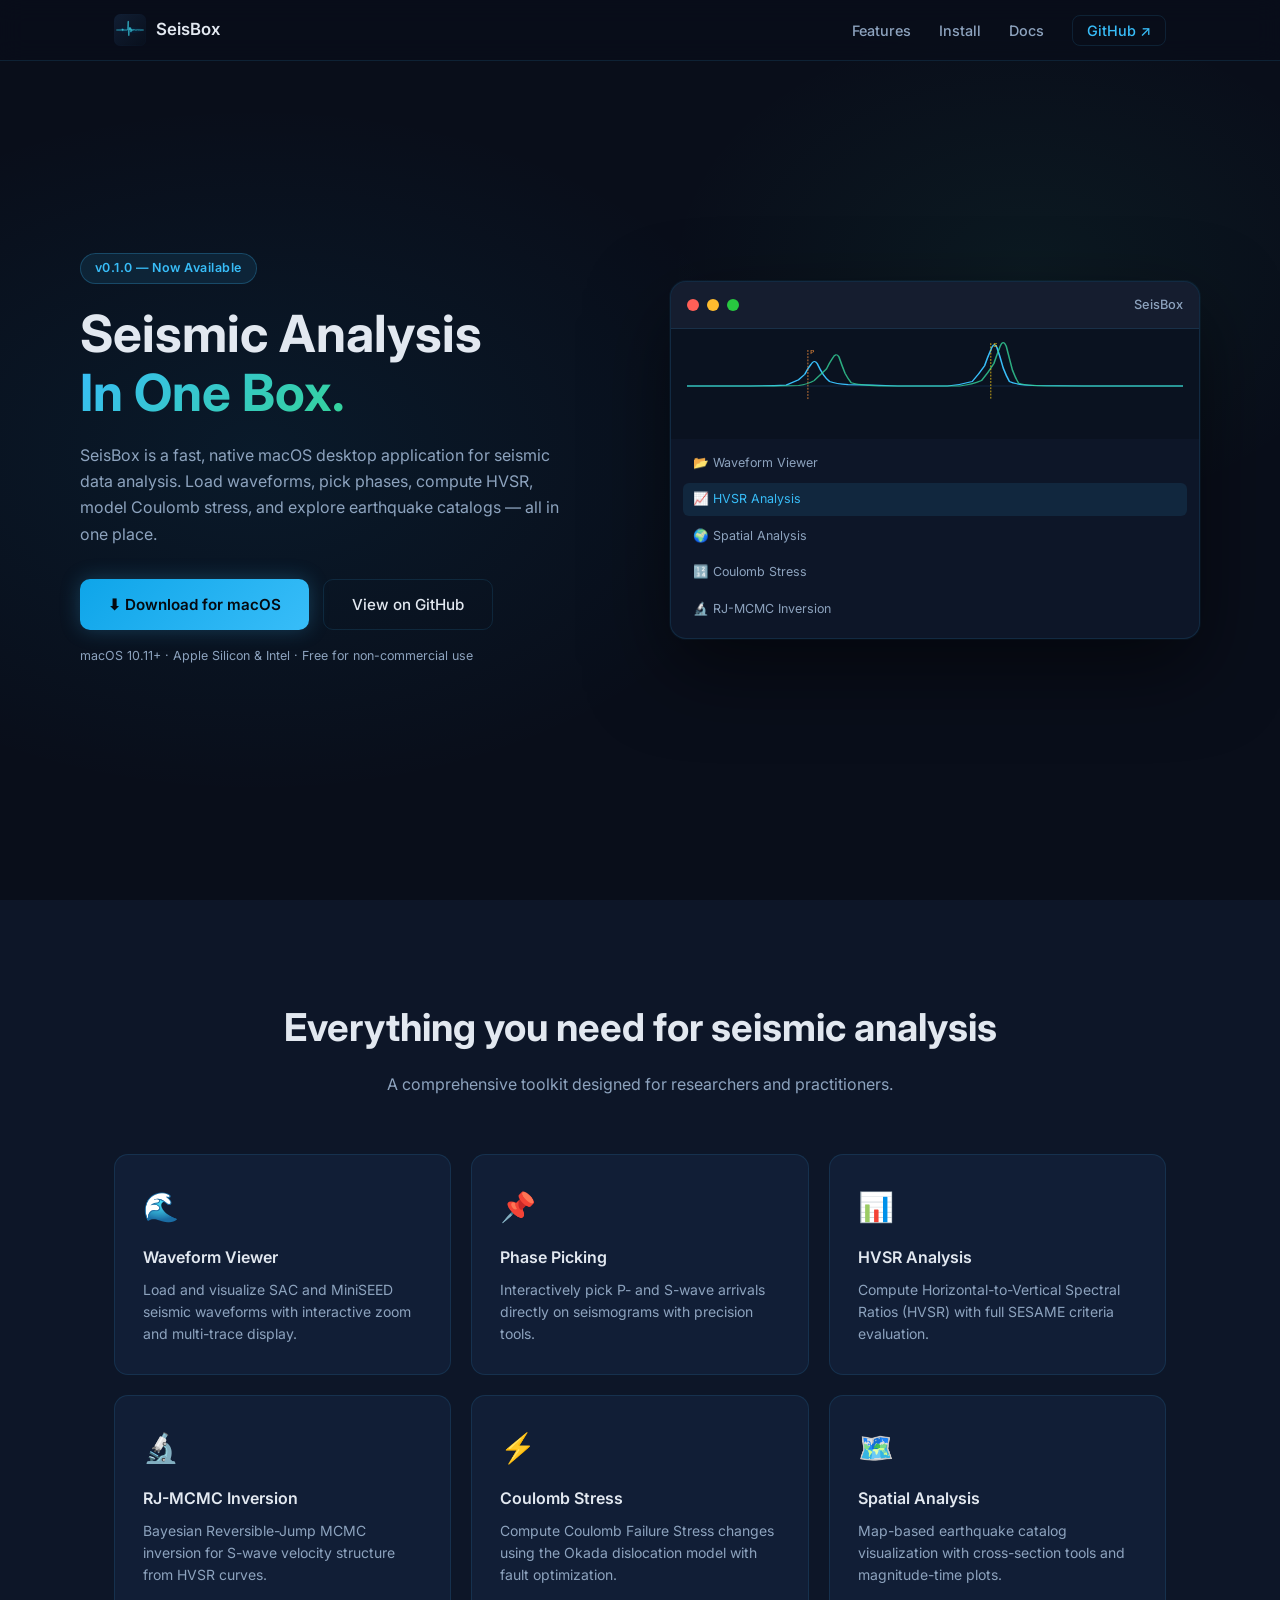
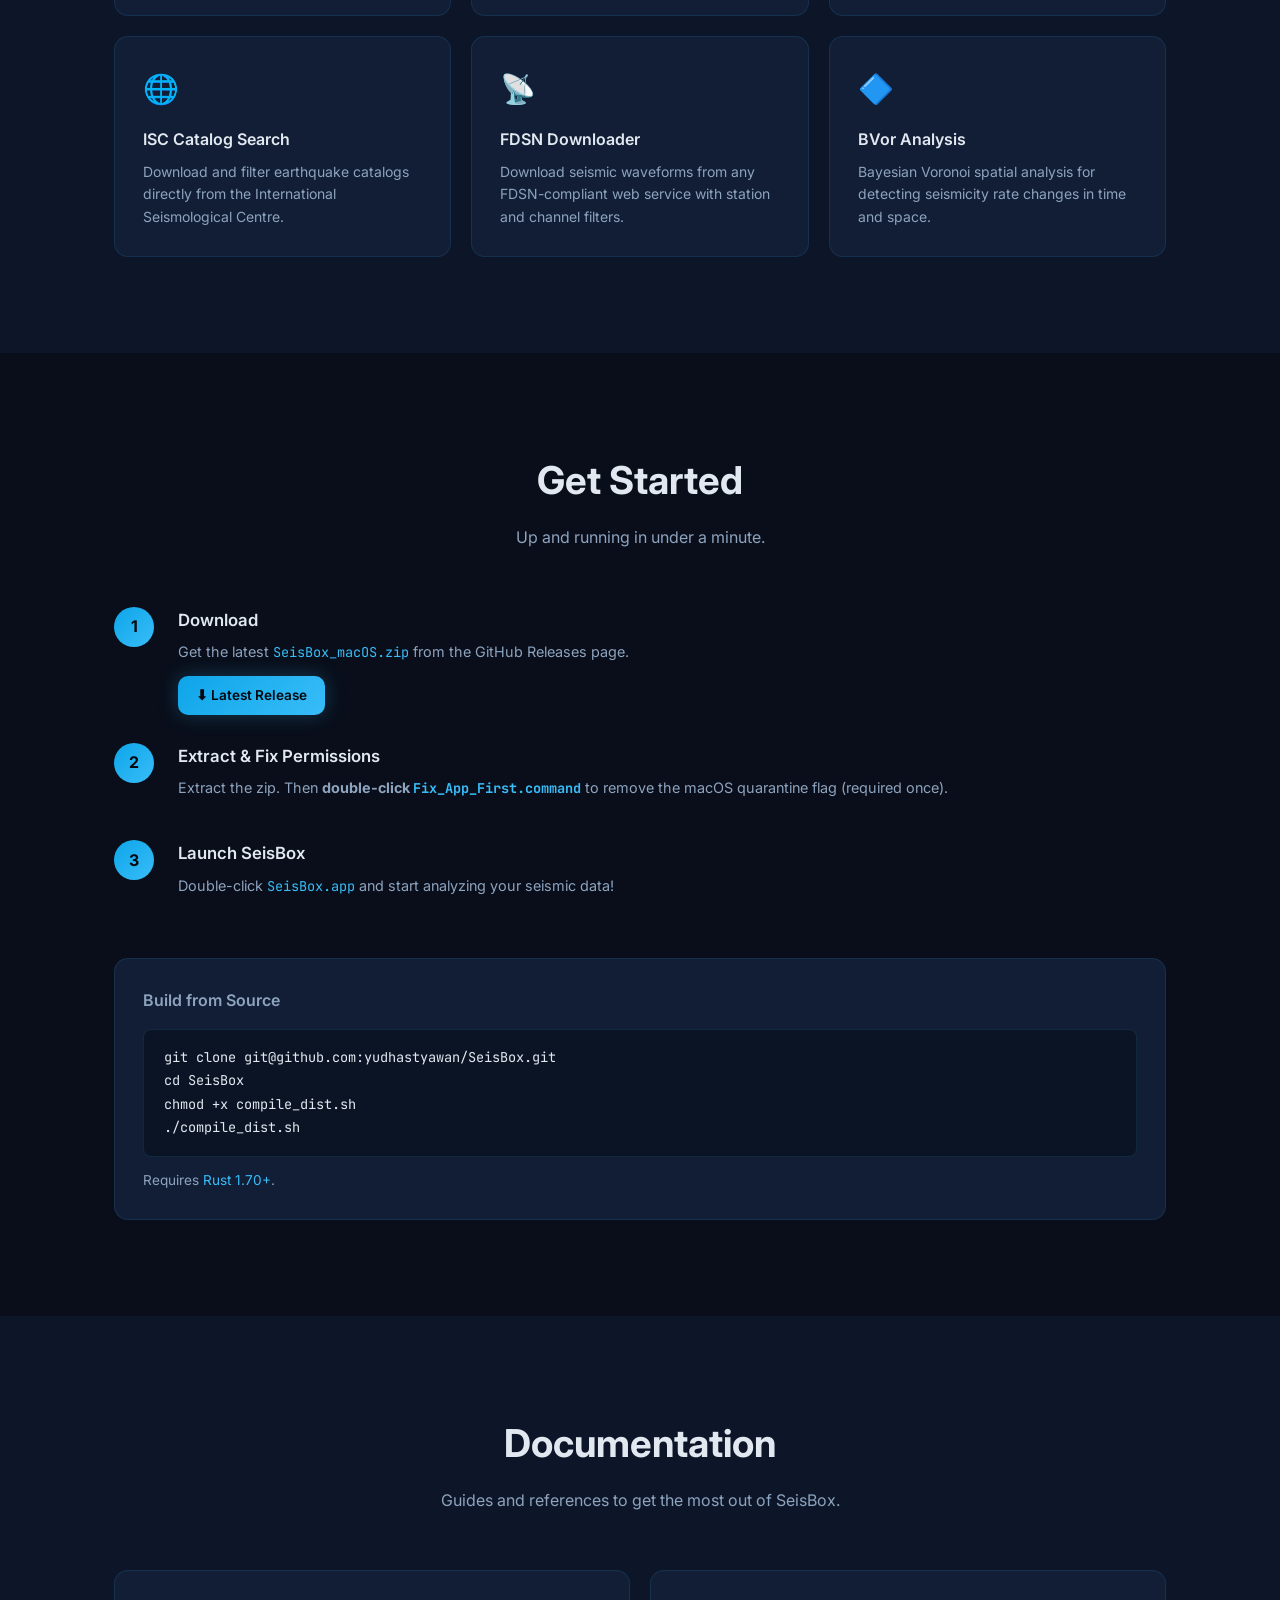
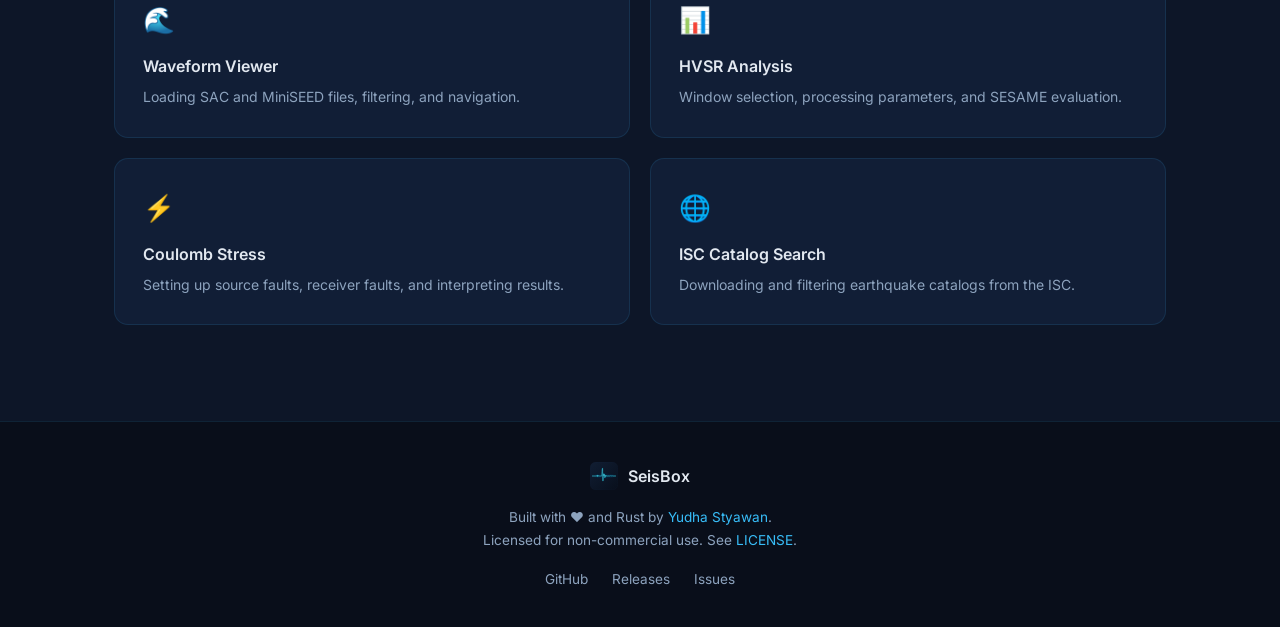
==== docs/index.html @ 938bdb87 "docs: add GitHub Pages documentation site" ====
<!DOCTYPE html>
<html lang="en">
<head>
  <meta charset="UTF-8" />
  <meta name="viewport" content="width=device-width, initial-scale=1.0" />
  <title>SeisBox — Seismic Analysis Toolkit</title>
  <meta name="description" content="SeisBox is a modern, native macOS desktop application for seismic data analysis, built with Rust. Download, visualize, pick phases, compute HVSR, Coulomb stress, and more." />
  <link rel="icon" href="assets/seisbox_icon.svg" type="image/svg+xml" />
  <link rel="preconnect" href="https://fonts.googleapis.com" />
  <link rel="preconnect" href="https://fonts.gstatic.com" crossorigin />
  <link href="https://fonts.googleapis.com/css2?family=Inter:wght@300;400;500;600;700&family=JetBrains+Mono:wght@400;500&display=swap" rel="stylesheet" />
  <link rel="stylesheet" href="style.css" />
</head>
<body>

  <!-- ===== NAVBAR ===== -->
  <nav id="navbar">
    <div class="nav-inner">
      <a href="#" class="nav-logo">
        <img src="assets/seisbox_icon.svg" alt="SeisBox icon" width="32" height="32" />
        <span>SeisBox</span>
      </a>
      <ul class="nav-links">
        <li><a href="#features">Features</a></li>
        <li><a href="#install">Install</a></li>
        <li><a href="#docs">Docs</a></li>
        <li><a href="https://github.com/yudhastyawan/SeisBox" target="_blank" class="btn-ghost">GitHub ↗</a></li>
      </ul>
    </div>
  </nav>

  <!-- ===== HERO ===== -->
  <section id="hero">
    <div class="hero-bg"></div>
    <div class="hero-content">
      <div class="hero-badge">v0.1.0 — Now Available</div>
      <h1>Seismic Analysis<br /><span class="gradient-text">In One Box.</span></h1>
      <p class="hero-sub">
        SeisBox is a fast, native macOS desktop application for seismic data analysis.
        Load waveforms, pick phases, compute HVSR, model Coulomb stress, and explore earthquake catalogs — all in one place.
      </p>
      <div class="hero-actions">
        <a id="btn-download" href="https://github.com/yudhastyawan/SeisBox/releases/latest" class="btn-primary">
          ⬇ Download for macOS
        </a>
        <a href="https://github.com/yudhastyawan/SeisBox" class="btn-secondary" target="_blank">
          View on GitHub
        </a>
      </div>
      <p class="hero-note">macOS 10.11+ · Apple Silicon &amp; Intel · Free for non-commercial use</p>
    </div>
    <div class="hero-visual">
      <div class="app-window">
        <div class="window-bar">
          <span class="dot red"></span>
          <span class="dot yellow"></span>
          <span class="dot green"></span>
          <span class="window-title">SeisBox</span>
        </div>
        <div class="window-body">
          <div class="waveform-demo" aria-hidden="true">
            <svg viewBox="0 0 800 200" preserveAspectRatio="none">
              <line x1="0" y1="100" x2="800" y2="100" stroke="#1e3a5f" stroke-width="1"/>
              <!-- Trace 1 -->
              <path class="trace t1" d="M0,100 Q40,100 80,100 Q120,100 160,98 Q170,92 180,86 Q185,80 190,74 Q195,60 200,52 Q205,40 210,50 Q215,65 220,75 Q225,85 230,90 Q240,95 260,97 Q300,98 340,100 Q380,100 420,100 Q440,98 460,90 Q470,75 480,55 Q485,35 490,20 Q495,0 500,15 Q505,35 510,60 Q515,78 520,90 Q530,97 560,99 Q600,100 640,100 Q680,100 720,100 Q760,100 800,100" stroke="#38bdf8" stroke-width="2.5" fill="none"/>
              <!-- Trace 2 -->
              <path class="trace t2" d="M0,100 Q60,100 120,100 Q160,100 180,99 Q195,96 205,88 Q215,75 225,62 Q230,48 235,38 Q240,25 245,35 Q250,55 255,72 Q260,85 265,93 Q275,98 310,100 Q400,100 440,100 Q460,97 475,88 Q485,72 495,50 Q500,30 505,12 Q510,-5 515,12 Q520,38 525,65 Q530,83 535,94 Q545,99 580,100 Q650,100 800,100" stroke="#34d399" stroke-width="2.5" fill="none" opacity="0.8"/>
              <!-- Markers -->
              <line x1="195" y1="20" x2="195" y2="130" stroke="#fb923c" stroke-width="1.5" stroke-dasharray="4,3"/>
              <text x="198" y="28" fill="#fb923c" font-size="12" font-family="JetBrains Mono">P</text>
              <line x1="490" y1="5" x2="490" y2="130" stroke="#facc15" stroke-width="1.5" stroke-dasharray="4,3"/>
              <text x="493" y="13" fill="#facc15" font-size="12" font-family="JetBrains Mono">S</text>
            </svg>
          </div>
          <div class="window-panel">
            <div class="panel-item active">📂 Waveform Viewer</div>
            <div class="panel-item">📈 HVSR Analysis</div>
            <div class="panel-item">🌍 Spatial Analysis</div>
            <div class="panel-item">🔢 Coulomb Stress</div>
            <div class="panel-item">🔬 RJ-MCMC Inversion</div>
          </div>
        </div>
      </div>
    </div>
  </section>

  <!-- ===== FEATURES ===== -->
  <section id="features">
    <div class="container">
      <div class="section-header">
        <h2>Everything you need for seismic analysis</h2>
        <p>A comprehensive toolkit designed for researchers and practitioners.</p>
      </div>
      <div class="feature-grid">

        <div class="feature-card">
          <div class="feature-icon">🌊</div>
          <h3>Waveform Viewer</h3>
          <p>Load and visualize SAC and MiniSEED seismic waveforms with interactive zoom and multi-trace display.</p>
        </div>

        <div class="feature-card">
          <div class="feature-icon">📌</div>
          <h3>Phase Picking</h3>
          <p>Interactively pick P- and S-wave arrivals directly on seismograms with precision tools.</p>
        </div>

        <div class="feature-card">
          <div class="feature-icon">📊</div>
          <h3>HVSR Analysis</h3>
          <p>Compute Horizontal-to-Vertical Spectral Ratios (HVSR) with full SESAME criteria evaluation.</p>
        </div>

        <div class="feature-card">
          <div class="feature-icon">🔬</div>
          <h3>RJ-MCMC Inversion</h3>
          <p>Bayesian Reversible-Jump MCMC inversion for S-wave velocity structure from HVSR curves.</p>
        </div>

        <div class="feature-card">
          <div class="feature-icon">⚡</div>
          <h3>Coulomb Stress</h3>
          <p>Compute Coulomb Failure Stress changes using the Okada dislocation model with fault optimization.</p>
        </div>

        <div class="feature-card">
          <div class="feature-icon">🗺️</div>
          <h3>Spatial Analysis</h3>
          <p>Map-based earthquake catalog visualization with cross-section tools and magnitude-time plots.</p>
        </div>

        <div class="feature-card">
          <div class="feature-icon">🌐</div>
          <h3>ISC Catalog Search</h3>
          <p>Download and filter earthquake catalogs directly from the International Seismological Centre.</p>
        </div>

        <div class="feature-card">
          <div class="feature-icon">📡</div>
          <h3>FDSN Downloader</h3>
          <p>Download seismic waveforms from any FDSN-compliant web service with station and channel filters.</p>
        </div>

        <div class="feature-card">
          <div class="feature-icon">🔷</div>
          <h3>BVor Analysis</h3>
          <p>Bayesian Voronoi spatial analysis for detecting seismicity rate changes in time and space.</p>
        </div>

      </div>
    </div>
  </section>

  <!-- ===== INSTALL ===== -->
  <section id="install">
    <div class="container">
      <div class="section-header">
        <h2>Get Started</h2>
        <p>Up and running in under a minute.</p>
      </div>
      <div class="install-steps">
        <div class="step">
          <div class="step-num">1</div>
          <div class="step-body">
            <h3>Download</h3>
            <p>Get the latest <code>SeisBox_macOS.zip</code> from the GitHub Releases page.</p>
            <a href="https://github.com/yudhastyawan/SeisBox/releases/latest" class="btn-primary btn-sm" target="_blank">⬇ Latest Release</a>
          </div>
        </div>
        <div class="step">
          <div class="step-num">2</div>
          <div class="step-body">
            <h3>Extract &amp; Fix Permissions</h3>
            <p>Extract the zip. Then <strong>double-click <code>Fix_App_First.command</code></strong> to remove the macOS quarantine flag (required once).</p>
          </div>
        </div>
        <div class="step">
          <div class="step-num">3</div>
          <div class="step-body">
            <h3>Launch SeisBox</h3>
            <p>Double-click <code>SeisBox.app</code> and start analyzing your seismic data!</p>
          </div>
        </div>
      </div>

      <div class="build-block">
        <h3>Build from Source</h3>
        <pre><code>git clone git@github.com:yudhastyawan/SeisBox.git
cd SeisBox
chmod +x compile_dist.sh
./compile_dist.sh</code></pre>
        <p>Requires <a href="https://rustup.rs" target="_blank">Rust 1.70+</a>.</p>
      </div>
    </div>
  </section>

  <!-- ===== DOCS QUICK LINKS ===== -->
  <section id="docs">
    <div class="container">
      <div class="section-header">
        <h2>Documentation</h2>
        <p>Guides and references to get the most out of SeisBox.</p>
      </div>
      <div class="doc-grid">
        <a href="docs/waveform.html" class="doc-card">
          <span class="doc-icon">🌊</span>
          <h3>Waveform Viewer</h3>
          <p>Loading SAC and MiniSEED files, filtering, and navigation.</p>
        </a>
        <a href="docs/hvsr.html" class="doc-card">
          <span class="doc-icon">📊</span>
          <h3>HVSR Analysis</h3>
          <p>Window selection, processing parameters, and SESAME evaluation.</p>
        </a>
        <a href="docs/coulomb.html" class="doc-card">
          <span class="doc-icon">⚡</span>
          <h3>Coulomb Stress</h3>
          <p>Setting up source faults, receiver faults, and interpreting results.</p>
        </a>
        <a href="docs/isc.html" class="doc-card">
          <span class="doc-icon">🌐</span>
          <h3>ISC Catalog Search</h3>
          <p>Downloading and filtering earthquake catalogs from the ISC.</p>
        </a>
      </div>
    </div>
  </section>

  <!-- ===== FOOTER ===== -->
  <footer>
    <div class="container footer-inner">
      <div class="footer-logo">
        <img src="assets/seisbox_icon.svg" alt="SeisBox" width="28" />
        <span>SeisBox</span>
      </div>
      <p class="footer-text">
        Built with ❤️ and Rust by <a href="https://github.com/yudhastyawan" target="_blank">Yudha Styawan</a>.<br/>
        Licensed for non-commercial use. See <a href="https://github.com/yudhastyawan/SeisBox/blob/main/LICENSE" target="_blank">LICENSE</a>.
      </p>
      <div class="footer-links">
        <a href="https://github.com/yudhastyawan/SeisBox" target="_blank">GitHub</a>
        <a href="https://github.com/yudhastyawan/SeisBox/releases" target="_blank">Releases</a>
        <a href="https://github.com/yudhastyawan/SeisBox/issues" target="_blank">Issues</a>
      </div>
    </div>
  </footer>

  <script src="main.js"></script>
</body>
</html>
---- docs/style.css ----
/* =============================================
   SeisBox Docs — style.css
   ============================================= */

:root {
  --bg:        #090e1a;
  --bg2:       #0d1628;
  --bg3:       #111e36;
  --border:    rgba(56, 189, 248, 0.12);
  --text:      #e2e8f0;
  --text-muted:#8da3be;
  --accent:    #38bdf8;
  --accent2:   #34d399;
  --orange:    #fb923c;
  --yellow:    #facc15;
  --radius:    14px;
  --font:      'Inter', sans-serif;
  --mono:      'JetBrains Mono', monospace;
}

*, *::before, *::after { box-sizing: border-box; margin: 0; padding: 0; }

html { scroll-behavior: smooth; }

body {
  font-family: var(--font);
  background: var(--bg);
  color: var(--text);
  line-height: 1.65;
  overflow-x: hidden;
}

a { color: var(--accent); text-decoration: none; }
a:hover { text-decoration: underline; }

.container { max-width: 1100px; margin: 0 auto; padding: 0 24px; }

/* ===== NAVBAR ===== */
#navbar {
  position: fixed; top: 0; left: 0; right: 0; z-index: 100;
  background: rgba(9, 14, 26, 0.85);
  backdrop-filter: blur(12px);
  border-bottom: 1px solid var(--border);
}
.nav-inner {
  max-width: 1100px; margin: 0 auto; padding: 0 24px;
  height: 60px;
  display: flex; align-items: center; justify-content: space-between;
}
.nav-logo {
  display: flex; align-items: center; gap: 10px;
  font-weight: 600; font-size: 1.05rem; color: var(--text);
  text-decoration: none;
}
.nav-links {
  display: flex; align-items: center; gap: 28px; list-style: none;
}
.nav-links a {
  color: var(--text-muted); font-size: 0.9rem; font-weight: 500;
  transition: color 0.2s;
}
.nav-links a:hover { color: var(--text); text-decoration: none; }
.btn-ghost {
  border: 1px solid var(--border);
  padding: 6px 14px; border-radius: 8px;
  color: var(--accent) !important;
  transition: background 0.2s, border-color 0.2s;
}
.btn-ghost:hover { background: rgba(56,189,248,0.08); border-color: var(--accent); }

/* ===== BUTTONS ===== */
.btn-primary {
  display: inline-flex; align-items: center; gap: 8px;
  background: linear-gradient(135deg, #0ea5e9, #38bdf8);
  color: #05090f !important;
  font-weight: 600; font-size: 0.95rem;
  padding: 12px 28px; border-radius: 10px;
  transition: opacity 0.2s, transform 0.15s, box-shadow 0.2s;
  box-shadow: 0 0 20px rgba(56,189,248,0.25);
  text-decoration: none !important;
}
.btn-primary:hover { opacity: 0.9; transform: translateY(-1px); box-shadow: 0 0 30px rgba(56,189,248,0.4); }
.btn-primary.btn-sm { padding: 8px 18px; font-size: 0.85rem; }
.btn-secondary {
  display: inline-flex; align-items: center;
  border: 1px solid var(--border);
  color: var(--text) !important;
  font-weight: 500; font-size: 0.95rem;
  padding: 12px 28px; border-radius: 10px;
  transition: background 0.2s, border-color 0.2s;
  text-decoration: none !important;
}
.btn-secondary:hover { background: var(--bg3); border-color: rgba(56,189,248,0.3); }

/* ===== HERO ===== */
#hero {
  min-height: 100vh;
  display: grid;
  grid-template-columns: 1fr 1fr;
  align-items: center;
  gap: 60px;
  padding: 100px 80px 80px;
  position: relative;
  overflow: hidden;
}
.hero-bg {
  position: absolute; inset: 0; z-index: 0;
  background:
    radial-gradient(ellipse 60% 55% at 20% 50%, rgba(14, 165, 233, 0.08) 0%, transparent 70%),
    radial-gradient(ellipse 40% 40% at 80% 30%, rgba(52, 211, 153, 0.06) 0%, transparent 70%);
}
.hero-content { position: relative; z-index: 1; }
.hero-badge {
  display: inline-block;
  background: rgba(56,189,248,0.1);
  border: 1px solid rgba(56,189,248,0.25);
  color: var(--accent);
  font-size: 0.78rem; font-weight: 600; letter-spacing: 0.04em;
  padding: 4px 14px; border-radius: 999px;
  margin-bottom: 20px;
}
#hero h1 {
  font-size: clamp(2.2rem, 4vw, 3.5rem);
  font-weight: 700; line-height: 1.15;
  margin-bottom: 20px;
}
.gradient-text {
  background: linear-gradient(135deg, #38bdf8, #34d399);
  -webkit-background-clip: text;
  -webkit-text-fill-color: transparent;
  background-clip: text;
}
.hero-sub {
  color: var(--text-muted);
  font-size: 1rem; max-width: 480px;
  margin-bottom: 32px;
}
.hero-actions { display: flex; gap: 14px; flex-wrap: wrap; margin-bottom: 16px; }
.hero-note { font-size: 0.78rem; color: var(--text-muted); }

/* ===== APP WINDOW MOCKUP ===== */
.hero-visual { position: relative; z-index: 1; }
.app-window {
  background: var(--bg2);
  border: 1px solid var(--border);
  border-radius: 16px;
  overflow: hidden;
  box-shadow: 0 30px 80px rgba(0,0,0,0.5), 0 0 0 1px rgba(56,189,248,0.06);
}
.window-bar {
  display: flex; align-items: center; gap: 8px;
  padding: 12px 16px;
  background: rgba(255,255,255,0.03);
  border-bottom: 1px solid var(--border);
}
.dot { width: 12px; height: 12px; border-radius: 50%; }
.dot.red { background: #ff5f57; }
.dot.yellow { background: #febc2e; }
.dot.green { background: #28c840; }
.window-title { margin-left: auto; font-size: 0.8rem; color: var(--text-muted); font-weight: 500; }
.window-body { display: flex; flex-direction: column; }
.waveform-demo { padding: 12px 16px 8px; background: rgba(0,0,0,0.2); }
.waveform-demo svg { width: 100%; height: 90px; display: block; }
.trace { animation: trace-draw 2.5s ease-out forwards; stroke-dasharray: 2000; stroke-dashoffset: 2000; }
.t1 { animation-delay: 0.2s; }
.t2 { animation-delay: 0.5s; }
@keyframes trace-draw { to { stroke-dashoffset: 0; } }
.window-panel { padding: 8px 12px 12px; display: flex; flex-direction: column; gap: 4px; }
.panel-item {
  font-size: 0.78rem; color: var(--text-muted);
  padding: 6px 10px; border-radius: 6px;
  transition: background 0.15s;
}
.panel-item.active { background: rgba(56,189,248,0.1); color: var(--accent); }

/* ===== SECTIONS ===== */
section { padding: 96px 0; }
#features { background: var(--bg2); }
#install { background: var(--bg); }
#docs { background: var(--bg2); }

.section-header { text-align: center; margin-bottom: 56px; }
.section-header h2 { font-size: clamp(1.6rem, 3vw, 2.4rem); font-weight: 700; margin-bottom: 12px; }
.section-header p { color: var(--text-muted); font-size: 1rem; }

/* ===== FEATURE GRID ===== */
.feature-grid {
  display: grid;
  grid-template-columns: repeat(3, 1fr);
  gap: 20px;
}
.feature-card {
  background: var(--bg3);
  border: 1px solid var(--border);
  border-radius: var(--radius);
  padding: 28px;
  transition: border-color 0.2s, transform 0.2s, box-shadow 0.2s;
}
.feature-card:hover {
  border-color: rgba(56,189,248,0.3);
  transform: translateY(-3px);
  box-shadow: 0 8px 32px rgba(56,189,248,0.08);
}
.feature-icon { font-size: 1.8rem; margin-bottom: 14px; }
.feature-card h3 { font-size: 1rem; font-weight: 600; margin-bottom: 8px; }
.feature-card p { font-size: 0.875rem; color: var(--text-muted); line-height: 1.6; }

/* ===== INSTALL ===== */
.install-steps { display: flex; flex-direction: column; gap: 28px; margin-bottom: 48px; }
.step { display: flex; gap: 24px; align-items: flex-start; }
.step-num {
  flex-shrink: 0;
  width: 40px; height: 40px;
  border-radius: 50%;
  background: linear-gradient(135deg, #0ea5e9, #38bdf8);
  color: #05090f;
  font-weight: 700; font-size: 1rem;
  display: flex; align-items: center; justify-content: center;
}
.step-body h3 { font-size: 1.05rem; font-weight: 600; margin-bottom: 6px; }
.step-body p { color: var(--text-muted); font-size: 0.9rem; margin-bottom: 12px; }

.build-block {
  background: var(--bg3);
  border: 1px solid var(--border);
  border-radius: var(--radius);
  padding: 28px;
}
.build-block h3 { font-size: 1rem; font-weight: 600; margin-bottom: 16px; color: var(--text-muted); }
.build-block pre {
  background: rgba(0,0,0,0.3);
  border: 1px solid var(--border);
  border-radius: 8px;
  padding: 16px 20px;
  overflow-x: auto;
  margin-bottom: 12px;
}
code {
  font-family: var(--mono);
  font-size: 0.85rem;
  color: var(--accent);
}
pre code { color: var(--text); }
.build-block p { font-size: 0.85rem; color: var(--text-muted); }

/* ===== DOC GRID ===== */
.doc-grid {
  display: grid;
  grid-template-columns: repeat(2, 1fr);
  gap: 20px;
}
.doc-card {
  background: var(--bg3);
  border: 1px solid var(--border);
  border-radius: var(--radius);
  padding: 28px;
  display: block;
  transition: border-color 0.2s, transform 0.2s;
  color: var(--text) !important;
  text-decoration: none !important;
}
.doc-card:hover { border-color: rgba(56,189,248,0.3); transform: translateY(-2px); }
.doc-icon { font-size: 1.6rem; display: block; margin-bottom: 12px; }
.doc-card h3 { font-size: 1rem; font-weight: 600; margin-bottom: 6px; }
.doc-card p { font-size: 0.875rem; color: var(--text-muted); }

/* ===== FOOTER ===== */
footer {
  background: var(--bg);
  border-top: 1px solid var(--border);
  padding: 40px 0;
}
.footer-inner {
  display: flex; flex-direction: column; align-items: center; gap: 16px; text-align: center;
}
.footer-logo {
  display: flex; align-items: center; gap: 10px;
  font-weight: 600; font-size: 1rem;
}
.footer-text { font-size: 0.85rem; color: var(--text-muted); line-height: 1.7; }
.footer-links { display: flex; gap: 24px; font-size: 0.85rem; }
.footer-links a { color: var(--text-muted); }
.footer-links a:hover { color: var(--text); }

/* ===== RESPONSIVE ===== */
@media (max-width: 900px) {
  #hero { grid-template-columns: 1fr; padding: 100px 24px 60px; gap: 48px; }
  .hero-visual { display: none; }
  .feature-grid { grid-template-columns: repeat(2, 1fr); }
  .doc-grid { grid-template-columns: 1fr; }
}
@media (max-width: 600px) {
  .feature-grid { grid-template-columns: 1fr; }
  .nav-links { display: none; }
}
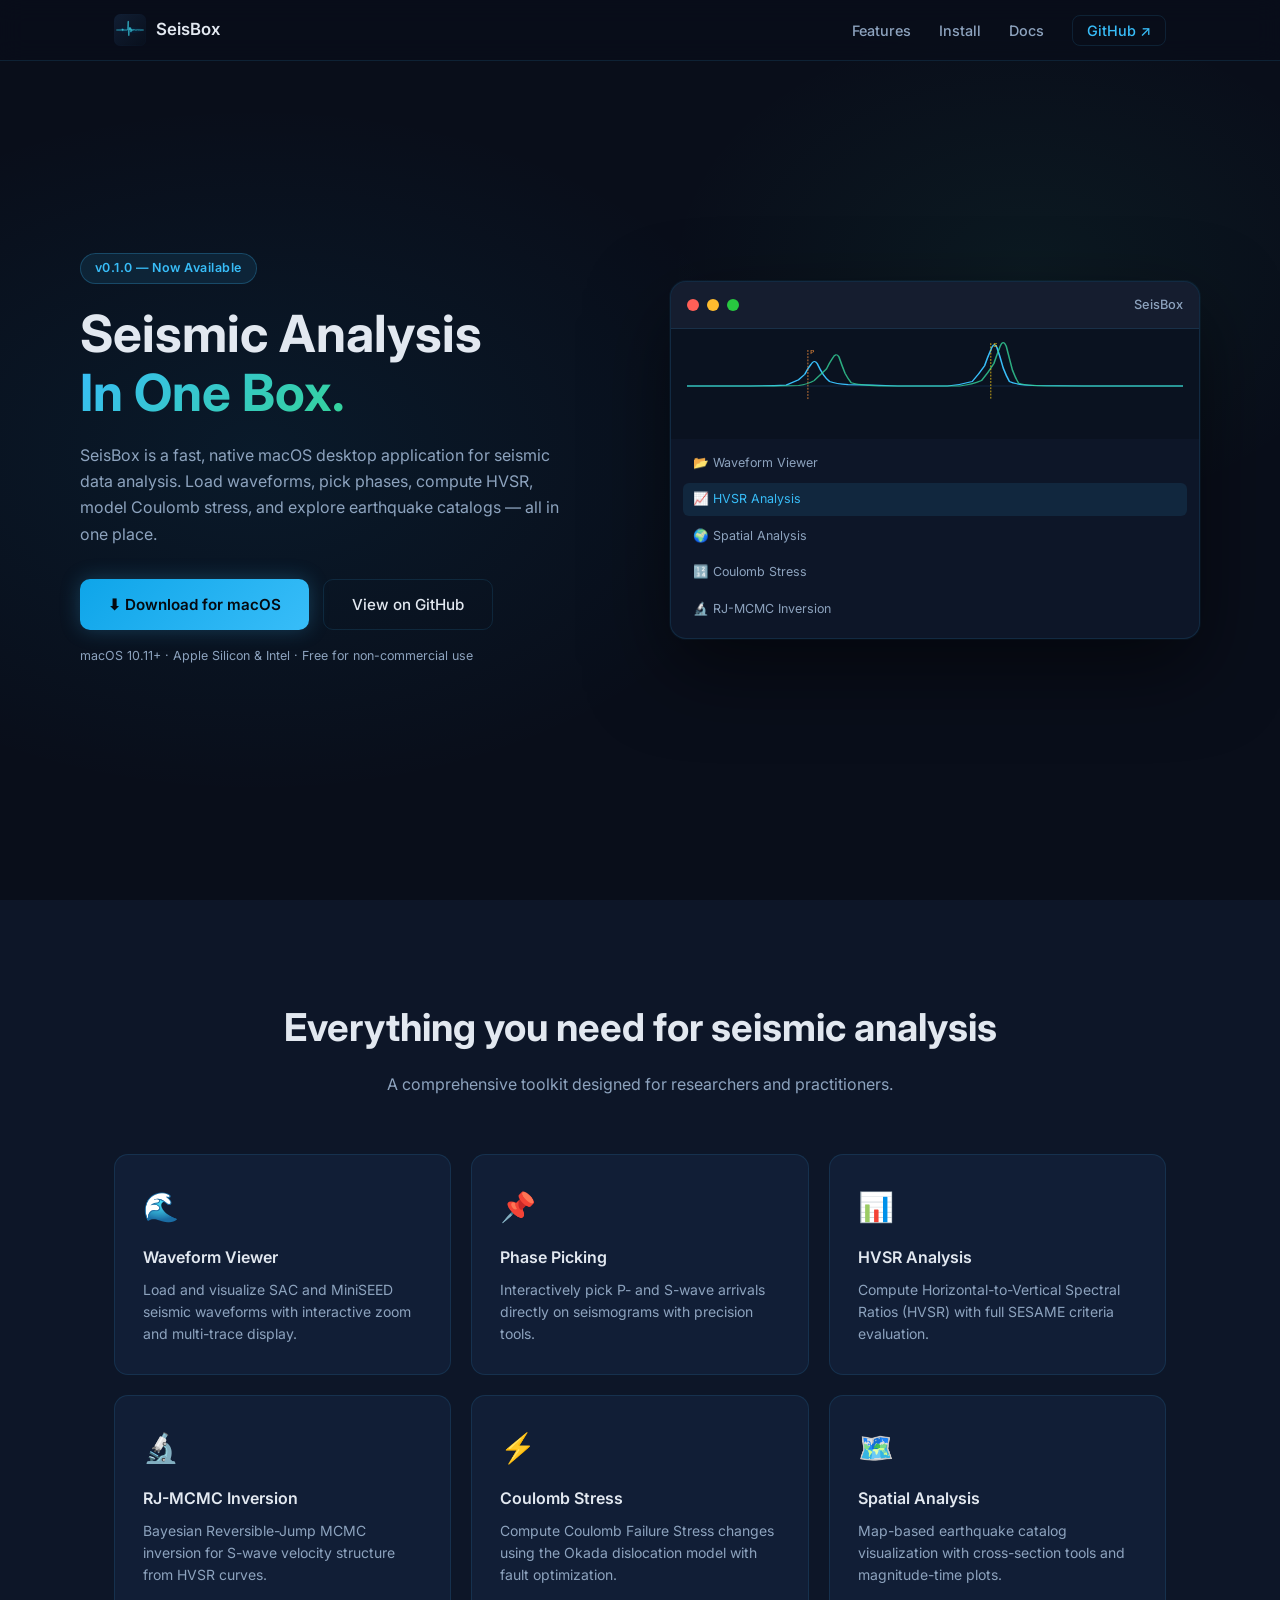
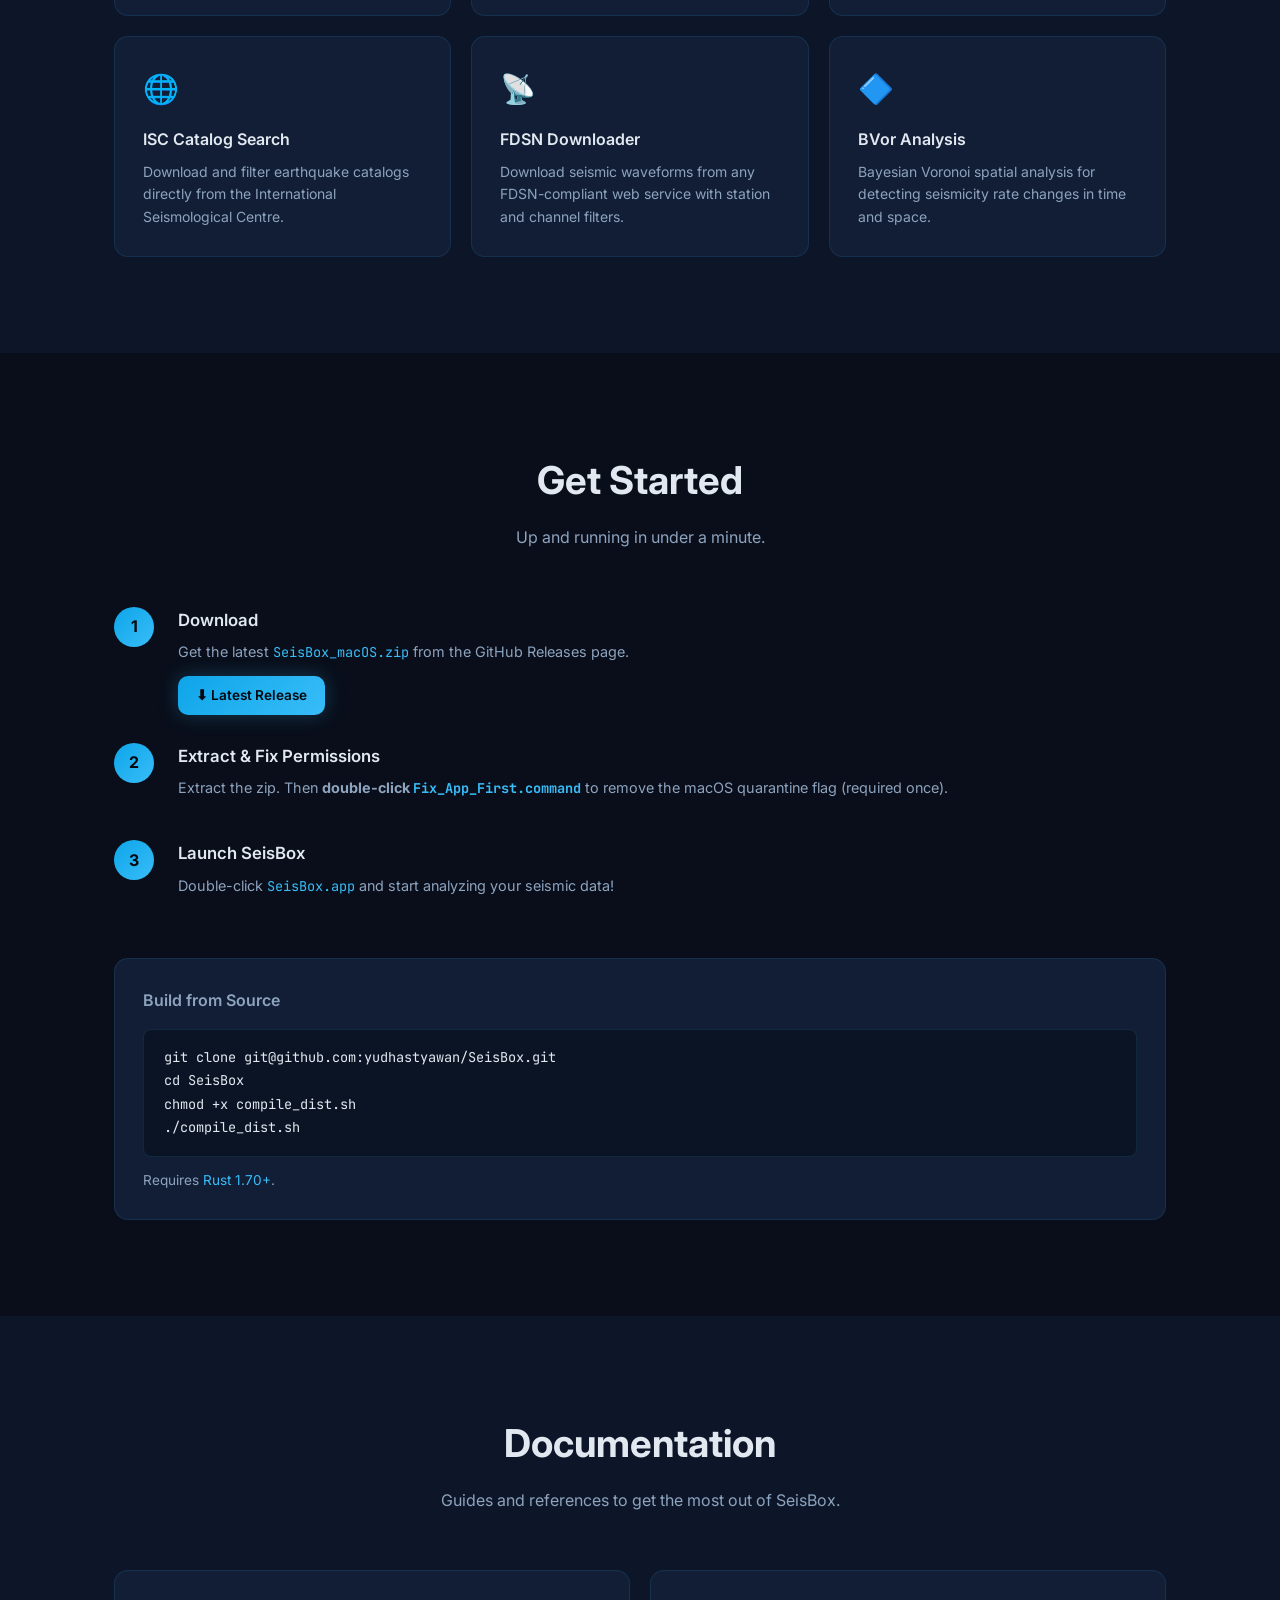
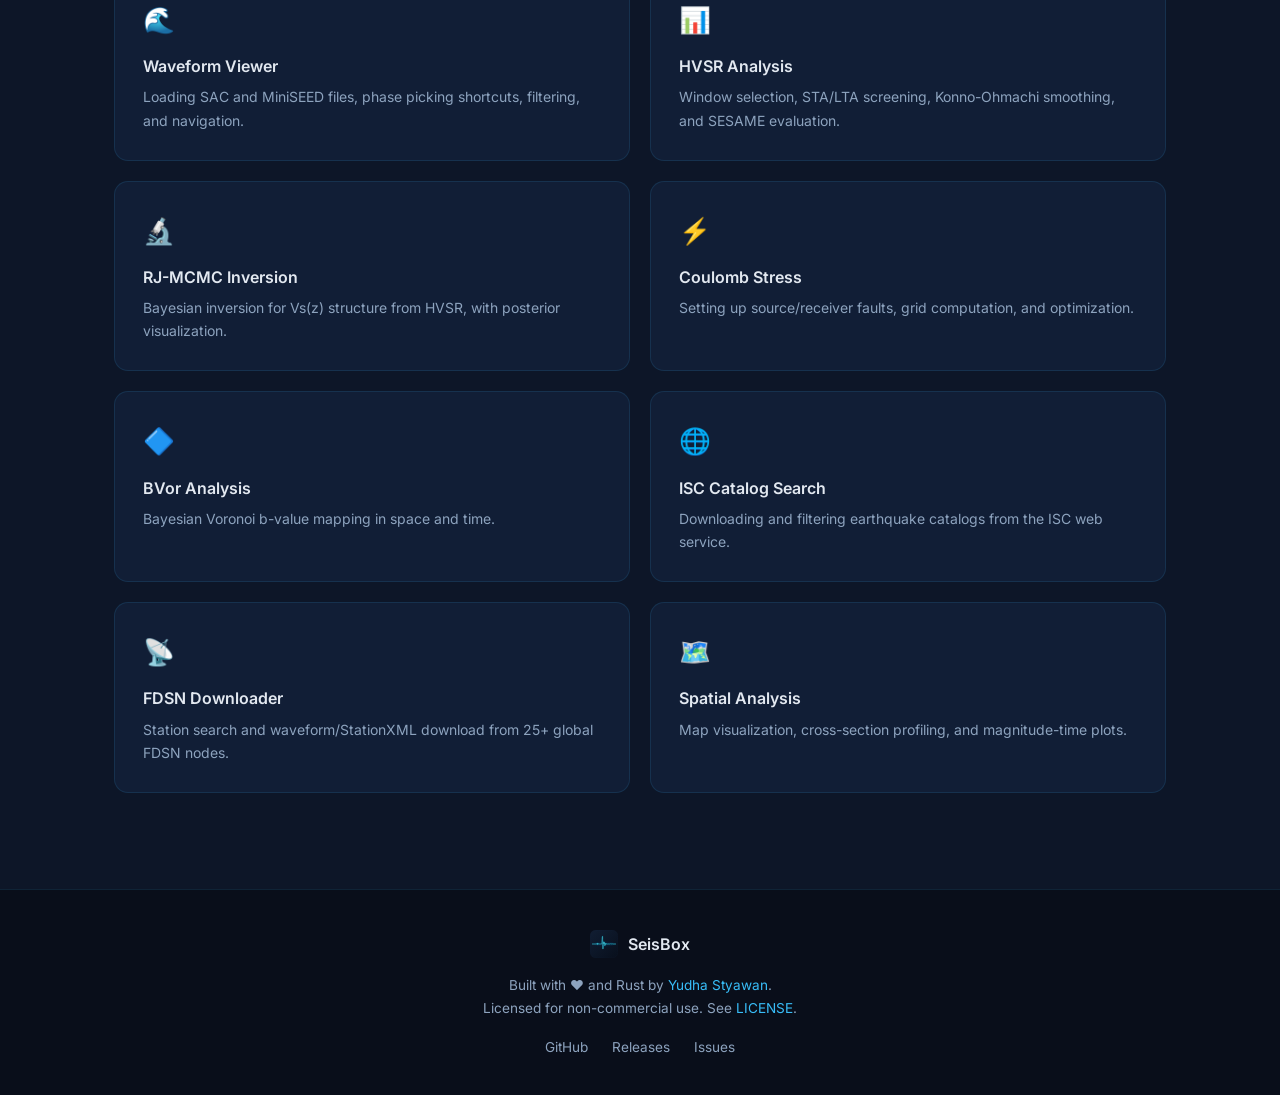
==== commit 89238692: "docs: add comprehensive feature documentation (8 pages)" ====
--- a/docs/index.html
+++ b/docs/index.html
@@ -205,22 +205,42 @@
         <a href="docs/waveform.html" class="doc-card">
           <span class="doc-icon">🌊</span>
           <h3>Waveform Viewer</h3>
-          <p>Loading SAC and MiniSEED files, filtering, and navigation.</p>
+          <p>Loading SAC and MiniSEED files, phase picking shortcuts, filtering, and navigation.</p>
         </a>
         <a href="docs/hvsr.html" class="doc-card">
           <span class="doc-icon">📊</span>
           <h3>HVSR Analysis</h3>
-          <p>Window selection, processing parameters, and SESAME evaluation.</p>
+          <p>Window selection, STA/LTA screening, Konno-Ohmachi smoothing, and SESAME evaluation.</p>
+        </a>
+        <a href="docs/rjmcmc.html" class="doc-card">
+          <span class="doc-icon">🔬</span>
+          <h3>RJ-MCMC Inversion</h3>
+          <p>Bayesian inversion for Vs(z) structure from HVSR, with posterior visualization.</p>
         </a>
         <a href="docs/coulomb.html" class="doc-card">
           <span class="doc-icon">⚡</span>
           <h3>Coulomb Stress</h3>
-          <p>Setting up source faults, receiver faults, and interpreting results.</p>
+          <p>Setting up source/receiver faults, grid computation, and optimization.</p>
+        </a>
+        <a href="docs/bvor.html" class="doc-card">
+          <span class="doc-icon">🔷</span>
+          <h3>BVor Analysis</h3>
+          <p>Bayesian Voronoi b-value mapping in space and time.</p>
         </a>
         <a href="docs/isc.html" class="doc-card">
           <span class="doc-icon">🌐</span>
           <h3>ISC Catalog Search</h3>
-          <p>Downloading and filtering earthquake catalogs from the ISC.</p>
+          <p>Downloading and filtering earthquake catalogs from the ISC web service.</p>
+        </a>
+        <a href="docs/fdsn.html" class="doc-card">
+          <span class="doc-icon">📡</span>
+          <h3>FDSN Downloader</h3>
+          <p>Station search and waveform/StationXML download from 25+ global FDSN nodes.</p>
+        </a>
+        <a href="docs/spatial.html" class="doc-card">
+          <span class="doc-icon">🗺️</span>
+          <h3>Spatial Analysis</h3>
+          <p>Map visualization, cross-section profiling, and magnitude-time plots.</p>
         </a>
       </div>
     </div>
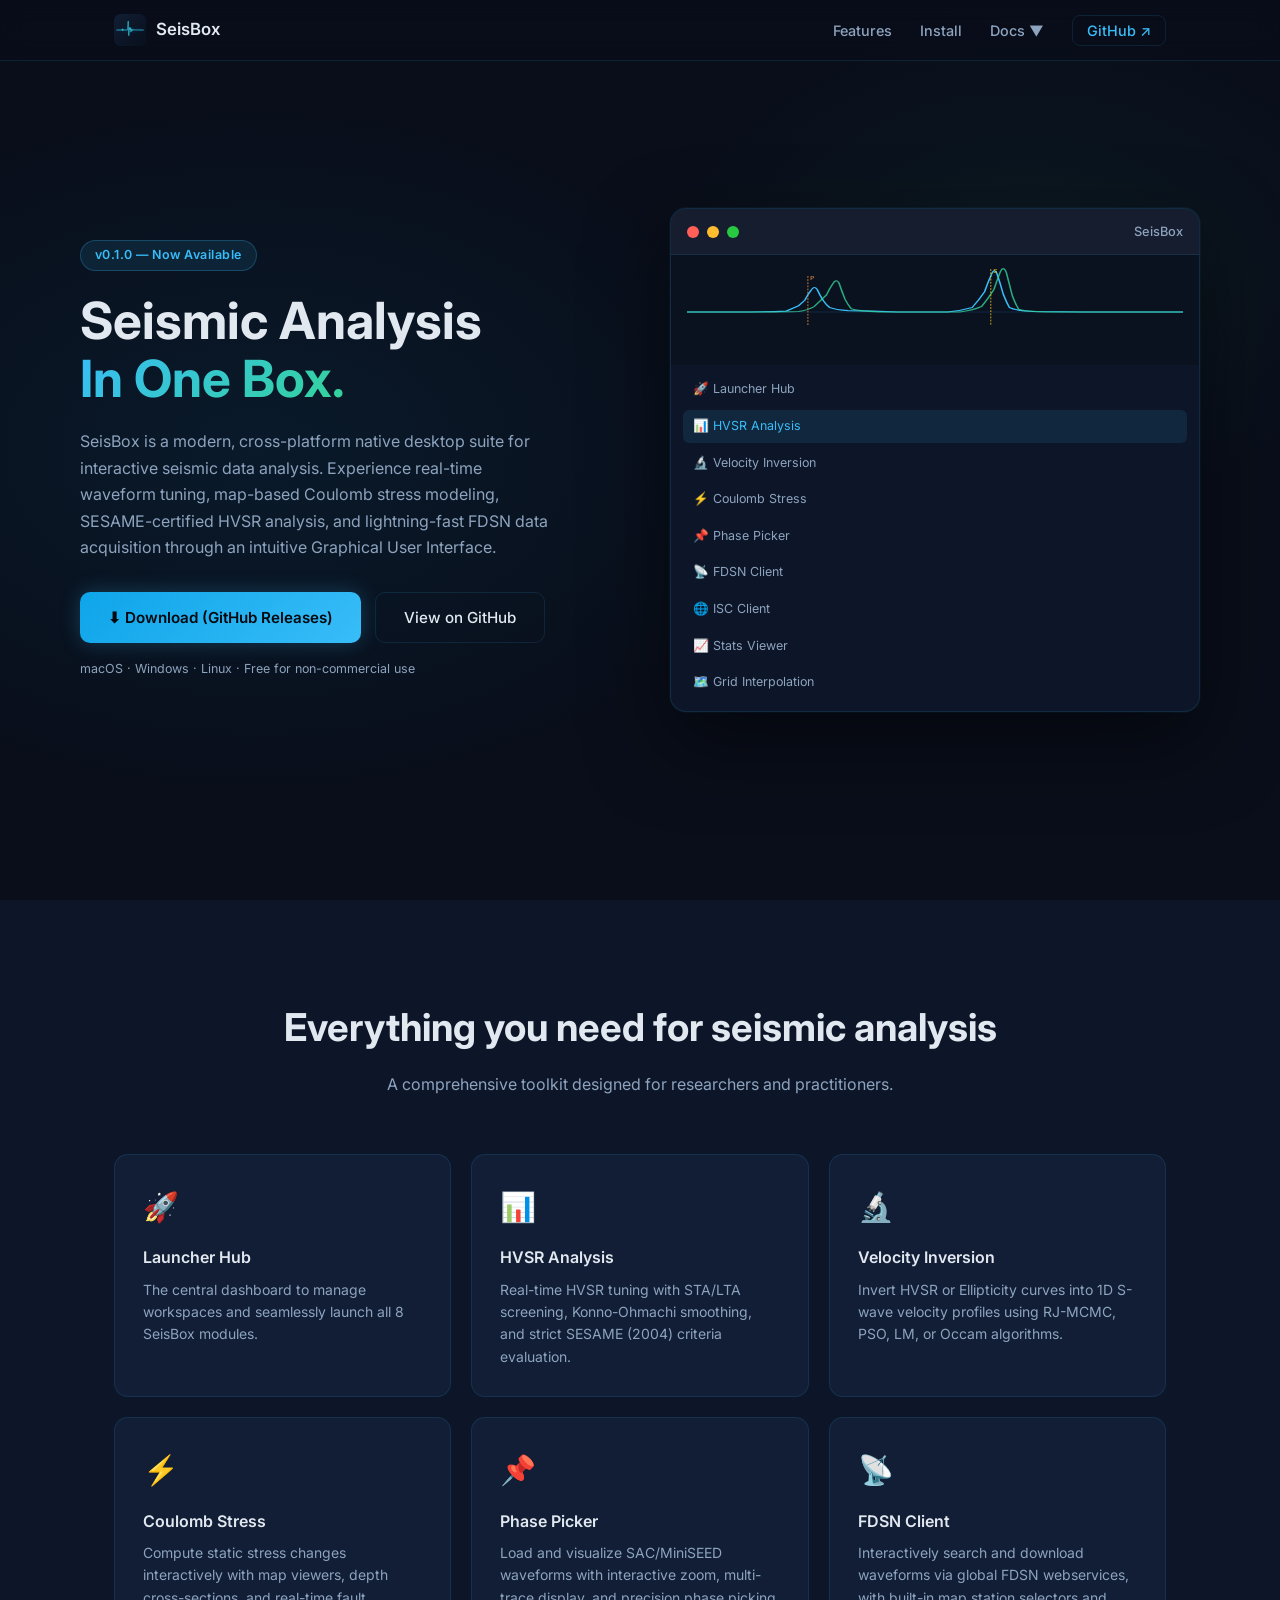
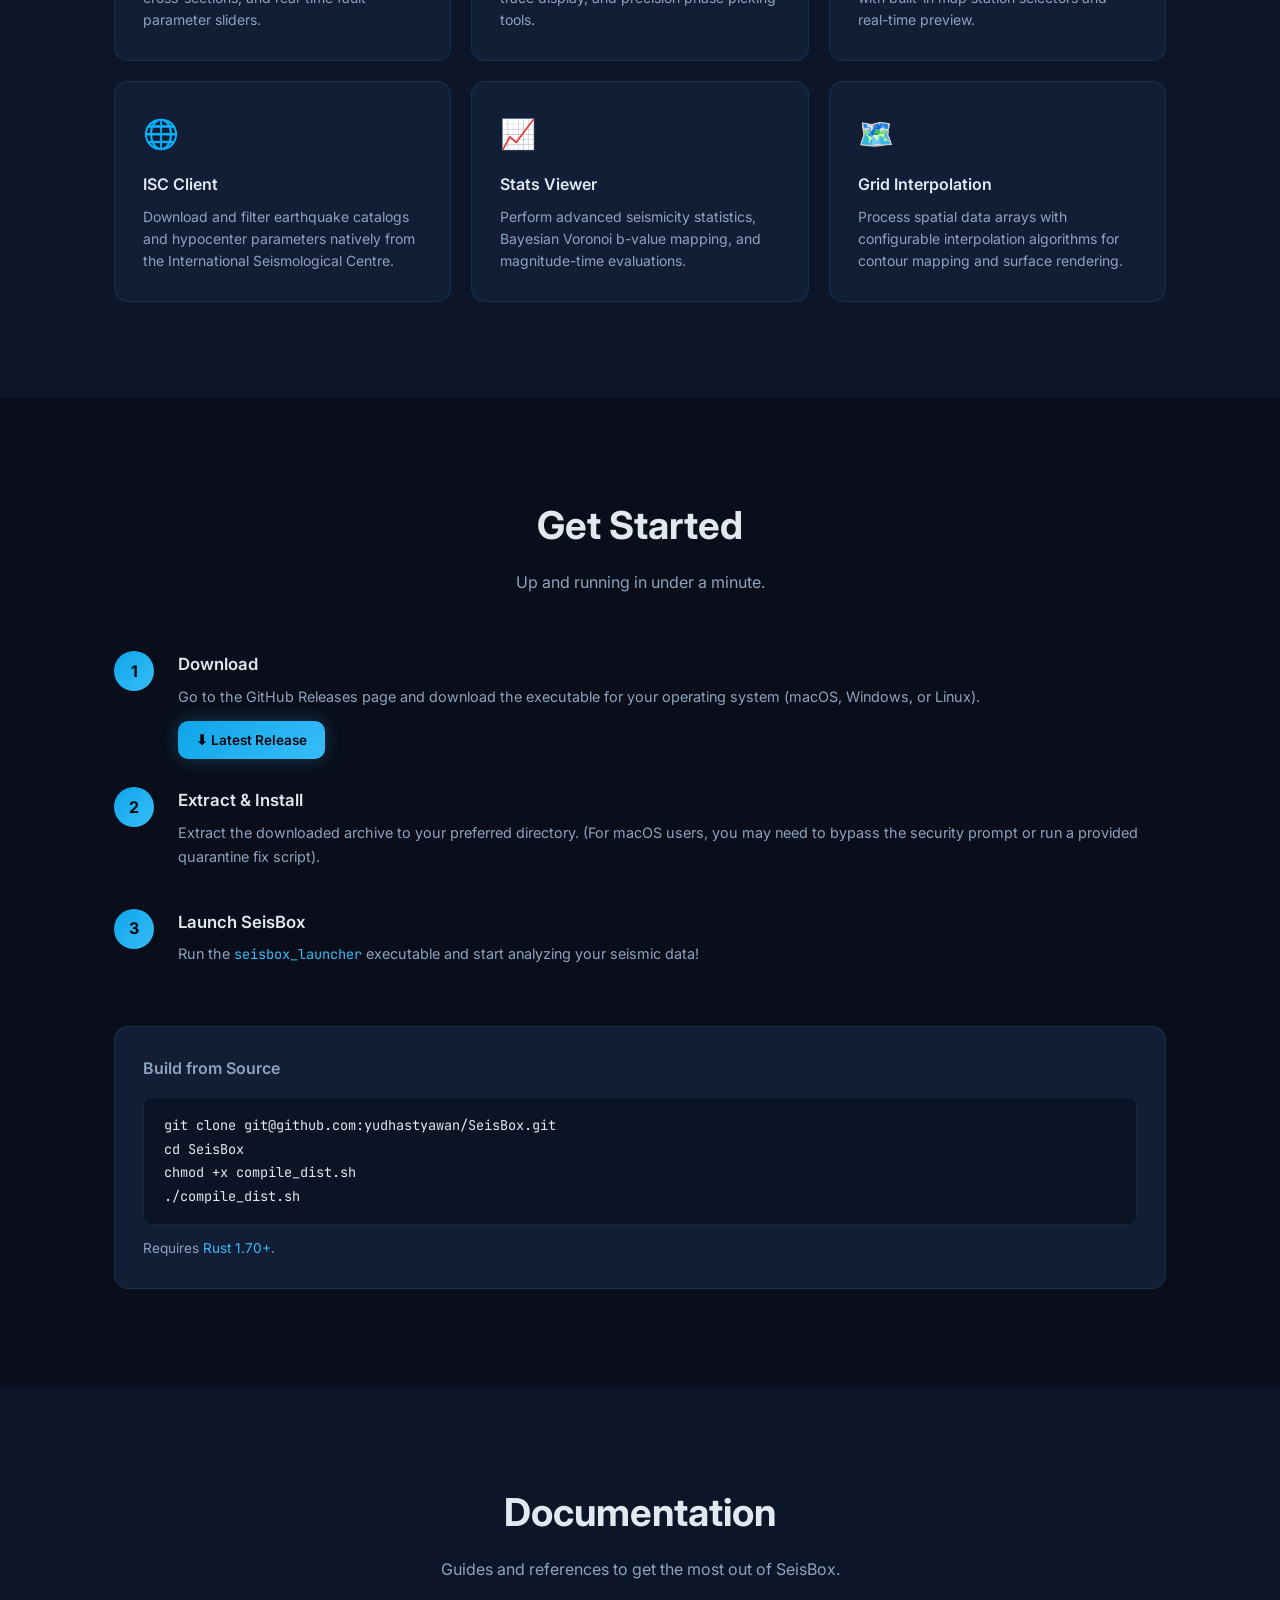
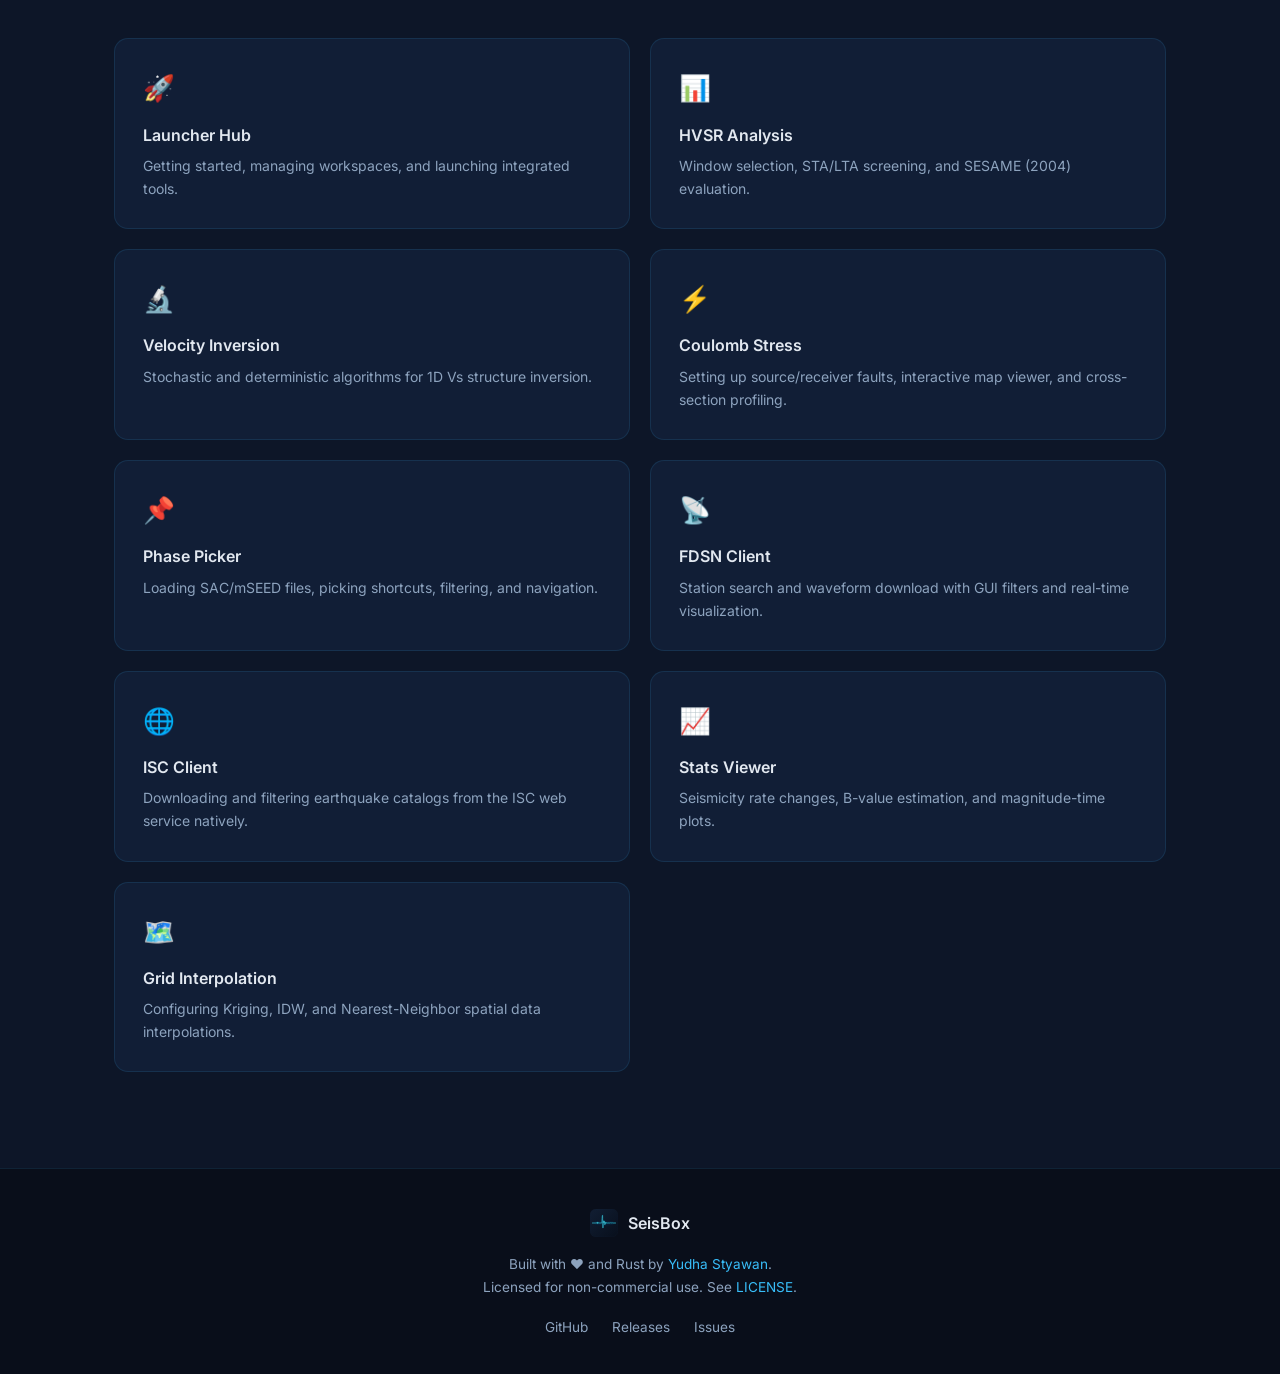
==== commit 6a3e4dd9: "Initial commit with new codebase" ====
--- a/docs/index.html
+++ b/docs/index.html
@@ -23,7 +23,20 @@
       <ul class="nav-links">
         <li><a href="#features">Features</a></li>
         <li><a href="#install">Install</a></li>
-        <li><a href="#docs">Docs</a></li>
+        <li class="dropdown">
+          <a href="#docs">Docs ▼</a>
+          <ul class="dropdown-menu">
+            <li><a href="tutorial_launcher/index.html">Launcher Hub</a></li>
+            <li><a href="tutorial_hvsr/index.html">HVSR Analysis</a></li>
+            <li><a href="tutorial_inversion/index.html">Velocity Inversion</a></li>
+            <li><a href="tutorial_cfs/index.html">Coulomb Stress (CFS)</a></li>
+            <li><a href="tutorial_picker/index.html">Phase Picker</a></li>
+            <li><a href="tutorial_fdsn/index.html">FDSN Client</a></li>
+            <li><a href="tutorial_isc/index.html">ISC Client</a></li>
+            <li><a href="tutorial_stats/index.html">Stats Viewer</a></li>
+            <li><a href="tutorial_interp/index.html">Grid Interpolation</a></li>
+          </ul>
+        </li>
         <li><a href="https://github.com/yudhastyawan/SeisBox" target="_blank" class="btn-ghost">GitHub ↗</a></li>
       </ul>
     </div>
@@ -36,18 +49,18 @@
       <div class="hero-badge">v0.1.0 — Now Available</div>
       <h1>Seismic Analysis<br /><span class="gradient-text">In One Box.</span></h1>
       <p class="hero-sub">
-        SeisBox is a fast, native macOS desktop application for seismic data analysis.
-        Load waveforms, pick phases, compute HVSR, model Coulomb stress, and explore earthquake catalogs — all in one place.
+        SeisBox is a modern, cross-platform native desktop suite for interactive seismic data analysis.
+        Experience real-time waveform tuning, map-based Coulomb stress modeling, SESAME-certified HVSR analysis, and lightning-fast FDSN data acquisition through an intuitive Graphical User Interface.
       </p>
       <div class="hero-actions">
         <a id="btn-download" href="https://github.com/yudhastyawan/SeisBox/releases/latest" class="btn-primary">
-          ⬇ Download for macOS
+          ⬇ Download (GitHub Releases)
         </a>
         <a href="https://github.com/yudhastyawan/SeisBox" class="btn-secondary" target="_blank">
           View on GitHub
         </a>
       </div>
-      <p class="hero-note">macOS 10.11+ · Apple Silicon &amp; Intel · Free for non-commercial use</p>
+      <p class="hero-note">macOS · Windows · Linux · Free for non-commercial use</p>
     </div>
     <div class="hero-visual">
       <div class="app-window">
@@ -73,11 +86,15 @@
             </svg>
           </div>
           <div class="window-panel">
-            <div class="panel-item active">📂 Waveform Viewer</div>
-            <div class="panel-item">📈 HVSR Analysis</div>
-            <div class="panel-item">🌍 Spatial Analysis</div>
-            <div class="panel-item">🔢 Coulomb Stress</div>
-            <div class="panel-item">🔬 RJ-MCMC Inversion</div>
+            <div class="panel-item active">🚀 Launcher Hub</div>
+            <div class="panel-item">📊 HVSR Analysis</div>
+            <div class="panel-item">🔬 Velocity Inversion</div>
+            <div class="panel-item">⚡ Coulomb Stress</div>
+            <div class="panel-item">📌 Phase Picker</div>
+            <div class="panel-item">📡 FDSN Client</div>
+            <div class="panel-item">🌐 ISC Client</div>
+            <div class="panel-item">📈 Stats Viewer</div>
+            <div class="panel-item">🗺️ Grid Interpolation</div>
           </div>
         </div>
       </div>
@@ -94,57 +111,57 @@
       <div class="feature-grid">
 
         <div class="feature-card">
-          <div class="feature-icon">🌊</div>
-          <h3>Waveform Viewer</h3>
-          <p>Load and visualize SAC and MiniSEED seismic waveforms with interactive zoom and multi-trace display.</p>
-        </div>
-
-        <div class="feature-card">
-          <div class="feature-icon">📌</div>
-          <h3>Phase Picking</h3>
-          <p>Interactively pick P- and S-wave arrivals directly on seismograms with precision tools.</p>
+          <div class="feature-icon">🚀</div>
+          <h3>Launcher Hub</h3>
+          <p>The central dashboard to manage workspaces and seamlessly launch all 8 SeisBox modules.</p>
         </div>
 
         <div class="feature-card">
           <div class="feature-icon">📊</div>
           <h3>HVSR Analysis</h3>
-          <p>Compute Horizontal-to-Vertical Spectral Ratios (HVSR) with full SESAME criteria evaluation.</p>
+          <p>Real-time HVSR tuning with STA/LTA screening, Konno-Ohmachi smoothing, and strict SESAME (2004) criteria evaluation.</p>
         </div>
 
         <div class="feature-card">
           <div class="feature-icon">🔬</div>
-          <h3>RJ-MCMC Inversion</h3>
-          <p>Bayesian Reversible-Jump MCMC inversion for S-wave velocity structure from HVSR curves.</p>
+          <h3>Velocity Inversion</h3>
+          <p>Invert HVSR or Ellipticity curves into 1D S-wave velocity profiles using RJ-MCMC, PSO, LM, or Occam algorithms.</p>
         </div>
 
         <div class="feature-card">
           <div class="feature-icon">⚡</div>
           <h3>Coulomb Stress</h3>
-          <p>Compute Coulomb Failure Stress changes using the Okada dislocation model with fault optimization.</p>
+          <p>Compute static stress changes interactively with map viewers, depth cross-sections, and real-time fault parameter sliders.</p>
+        </div>
+
+        <div class="feature-card">
+          <div class="feature-icon">📌</div>
+          <h3>Phase Picker</h3>
+          <p>Load and visualize SAC/MiniSEED waveforms with interactive zoom, multi-trace display, and precision phase picking tools.</p>
+        </div>
+
+        <div class="feature-card">
+          <div class="feature-icon">📡</div>
+          <h3>FDSN Client</h3>
+          <p>Interactively search and download waveforms via global FDSN webservices, with built-in map station selectors and real-time preview.</p>
+        </div>
+
+        <div class="feature-card">
+          <div class="feature-icon">🌐</div>
+          <h3>ISC Client</h3>
+          <p>Download and filter earthquake catalogs and hypocenter parameters natively from the International Seismological Centre.</p>
+        </div>
+
+        <div class="feature-card">
+          <div class="feature-icon">📈</div>
+          <h3>Stats Viewer</h3>
+          <p>Perform advanced seismicity statistics, Bayesian Voronoi b-value mapping, and magnitude-time evaluations.</p>
         </div>
 
         <div class="feature-card">
           <div class="feature-icon">🗺️</div>
-          <h3>Spatial Analysis</h3>
-          <p>Map-based earthquake catalog visualization with cross-section tools and magnitude-time plots.</p>
-        </div>
-
-        <div class="feature-card">
-          <div class="feature-icon">🌐</div>
-          <h3>ISC Catalog Search</h3>
-          <p>Download and filter earthquake catalogs directly from the International Seismological Centre.</p>
-        </div>
-
-        <div class="feature-card">
-          <div class="feature-icon">📡</div>
-          <h3>FDSN Downloader</h3>
-          <p>Download seismic waveforms from any FDSN-compliant web service with station and channel filters.</p>
-        </div>
-
-        <div class="feature-card">
-          <div class="feature-icon">🔷</div>
-          <h3>BVor Analysis</h3>
-          <p>Bayesian Voronoi spatial analysis for detecting seismicity rate changes in time and space.</p>
+          <h3>Grid Interpolation</h3>
+          <p>Process spatial data arrays with configurable interpolation algorithms for contour mapping and surface rendering.</p>
         </div>
 
       </div>
@@ -163,22 +180,22 @@
           <div class="step-num">1</div>
           <div class="step-body">
             <h3>Download</h3>
-            <p>Get the latest <code>SeisBox_macOS.zip</code> from the GitHub Releases page.</p>
+            <p>Go to the GitHub Releases page and download the executable for your operating system (macOS, Windows, or Linux).</p>
             <a href="https://github.com/yudhastyawan/SeisBox/releases/latest" class="btn-primary btn-sm" target="_blank">⬇ Latest Release</a>
           </div>
         </div>
         <div class="step">
           <div class="step-num">2</div>
           <div class="step-body">
-            <h3>Extract &amp; Fix Permissions</h3>
-            <p>Extract the zip. Then <strong>double-click <code>Fix_App_First.command</code></strong> to remove the macOS quarantine flag (required once).</p>
+            <h3>Extract &amp; Install</h3>
+            <p>Extract the downloaded archive to your preferred directory. (For macOS users, you may need to bypass the security prompt or run a provided quarantine fix script).</p>
           </div>
         </div>
         <div class="step">
           <div class="step-num">3</div>
           <div class="step-body">
             <h3>Launch SeisBox</h3>
-            <p>Double-click <code>SeisBox.app</code> and start analyzing your seismic data!</p>
+            <p>Run the <code>seisbox_launcher</code> executable and start analyzing your seismic data!</p>
           </div>
         </div>
       </div>
@@ -202,45 +219,50 @@
         <p>Guides and references to get the most out of SeisBox.</p>
       </div>
       <div class="doc-grid">
-        <a href="docs/waveform.html" class="doc-card">
-          <span class="doc-icon">🌊</span>
-          <h3>Waveform Viewer</h3>
-          <p>Loading SAC and MiniSEED files, phase picking shortcuts, filtering, and navigation.</p>
-        </a>
-        <a href="docs/hvsr.html" class="doc-card">
+        <a href="tutorial_launcher/index.html" class="doc-card">
+          <span class="doc-icon">🚀</span>
+          <h3>Launcher Hub</h3>
+          <p>Getting started, managing workspaces, and launching integrated tools.</p>
+        </a>
+        <a href="tutorial_hvsr/index.html" class="doc-card">
           <span class="doc-icon">📊</span>
           <h3>HVSR Analysis</h3>
-          <p>Window selection, STA/LTA screening, Konno-Ohmachi smoothing, and SESAME evaluation.</p>
-        </a>
-        <a href="docs/rjmcmc.html" class="doc-card">
+          <p>Window selection, STA/LTA screening, and SESAME (2004) evaluation.</p>
+        </a>
+        <a href="tutorial_inversion/index.html" class="doc-card">
           <span class="doc-icon">🔬</span>
-          <h3>RJ-MCMC Inversion</h3>
-          <p>Bayesian inversion for Vs(z) structure from HVSR, with posterior visualization.</p>
-        </a>
-        <a href="docs/coulomb.html" class="doc-card">
+          <h3>Velocity Inversion</h3>
+          <p>Stochastic and deterministic algorithms for 1D Vs structure inversion.</p>
+        </a>
+        <a href="tutorial_cfs/index.html" class="doc-card">
           <span class="doc-icon">⚡</span>
           <h3>Coulomb Stress</h3>
-          <p>Setting up source/receiver faults, grid computation, and optimization.</p>
-        </a>
-        <a href="docs/bvor.html" class="doc-card">
-          <span class="doc-icon">🔷</span>
-          <h3>BVor Analysis</h3>
-          <p>Bayesian Voronoi b-value mapping in space and time.</p>
-        </a>
-        <a href="docs/isc.html" class="doc-card">
+          <p>Setting up source/receiver faults, interactive map viewer, and cross-section profiling.</p>
+        </a>
+        <a href="tutorial_picker/index.html" class="doc-card">
+          <span class="doc-icon">📌</span>
+          <h3>Phase Picker</h3>
+          <p>Loading SAC/mSEED files, picking shortcuts, filtering, and navigation.</p>
+        </a>
+        <a href="tutorial_fdsn/index.html" class="doc-card">
+          <span class="doc-icon">📡</span>
+          <h3>FDSN Client</h3>
+          <p>Station search and waveform download with GUI filters and real-time visualization.</p>
+        </a>
+        <a href="tutorial_isc/index.html" class="doc-card">
           <span class="doc-icon">🌐</span>
-          <h3>ISC Catalog Search</h3>
-          <p>Downloading and filtering earthquake catalogs from the ISC web service.</p>
-        </a>
-        <a href="docs/fdsn.html" class="doc-card">
-          <span class="doc-icon">📡</span>
-          <h3>FDSN Downloader</h3>
-          <p>Station search and waveform/StationXML download from 25+ global FDSN nodes.</p>
-        </a>
-        <a href="docs/spatial.html" class="doc-card">
+          <h3>ISC Client</h3>
+          <p>Downloading and filtering earthquake catalogs from the ISC web service natively.</p>
+        </a>
+        <a href="tutorial_stats/index.html" class="doc-card">
+          <span class="doc-icon">📈</span>
+          <h3>Stats Viewer</h3>
+          <p>Seismicity rate changes, B-value estimation, and magnitude-time plots.</p>
+        </a>
+        <a href="tutorial_interp/index.html" class="doc-card">
           <span class="doc-icon">🗺️</span>
-          <h3>Spatial Analysis</h3>
-          <p>Map visualization, cross-section profiling, and magnitude-time plots.</p>
+          <h3>Grid Interpolation</h3>
+          <p>Configuring Kriging, IDW, and Nearest-Neighbor spatial data interpolations.</p>
         </a>
       </div>
     </div>
--- a/docs/style.css
+++ b/docs/style.css
@@ -293,3 +293,75 @@
   .feature-grid { grid-template-columns: 1fr; }
   .nav-links { display: none; }
 }
+
+
+/* ===== DROPDOWN NAV ===== */
+.dropdown {
+  position: relative;
+  display: inline-block;
+}
+
+.dropdown-menu {
+  display: none;
+  position: absolute;
+  top: 100%;
+  left: 0;
+  background: var(--bg2);
+  min-width: 200px;
+  box-shadow: 0px 8px 16px 0px rgba(0,0,0,0.5);
+  border: 1px solid var(--border);
+  border-radius: 8px;
+  z-index: 1000;
+  padding: 8px 0;
+  list-style: none;
+}
+
+.dropdown-menu li {
+  padding: 8px 16px;
+}
+
+.dropdown-menu li a {
+  color: var(--text);
+  display: block;
+}
+
+.dropdown-menu li a:hover {
+  color: var(--accent);
+  text-decoration: none;
+}
+
+.dropdown:hover .dropdown-menu {
+  display: block;
+}
+
+/* ===== TABBED CODE BLOCKS ===== */
+.code-tabs {
+  display: flex;
+  background: var(--bg3);
+  border-bottom: 1px solid var(--border);
+  border-radius: var(--radius) var(--radius) 0 0;
+}
+.code-tab {
+  padding: 8px 16px;
+  cursor: pointer;
+  color: var(--text-muted);
+  border-bottom: 2px solid transparent;
+}
+.code-tab:hover {
+  color: var(--text);
+}
+.code-tab.active {
+  color: var(--accent);
+  border-bottom: 2px solid var(--accent);
+}
+.code-content {
+  display: none;
+  background: var(--bg2);
+  padding: 16px;
+  border-radius: 0 0 var(--radius) var(--radius);
+  border: 1px solid var(--border);
+  border-top: none;
+}
+.code-content.active {
+  display: block;
+}
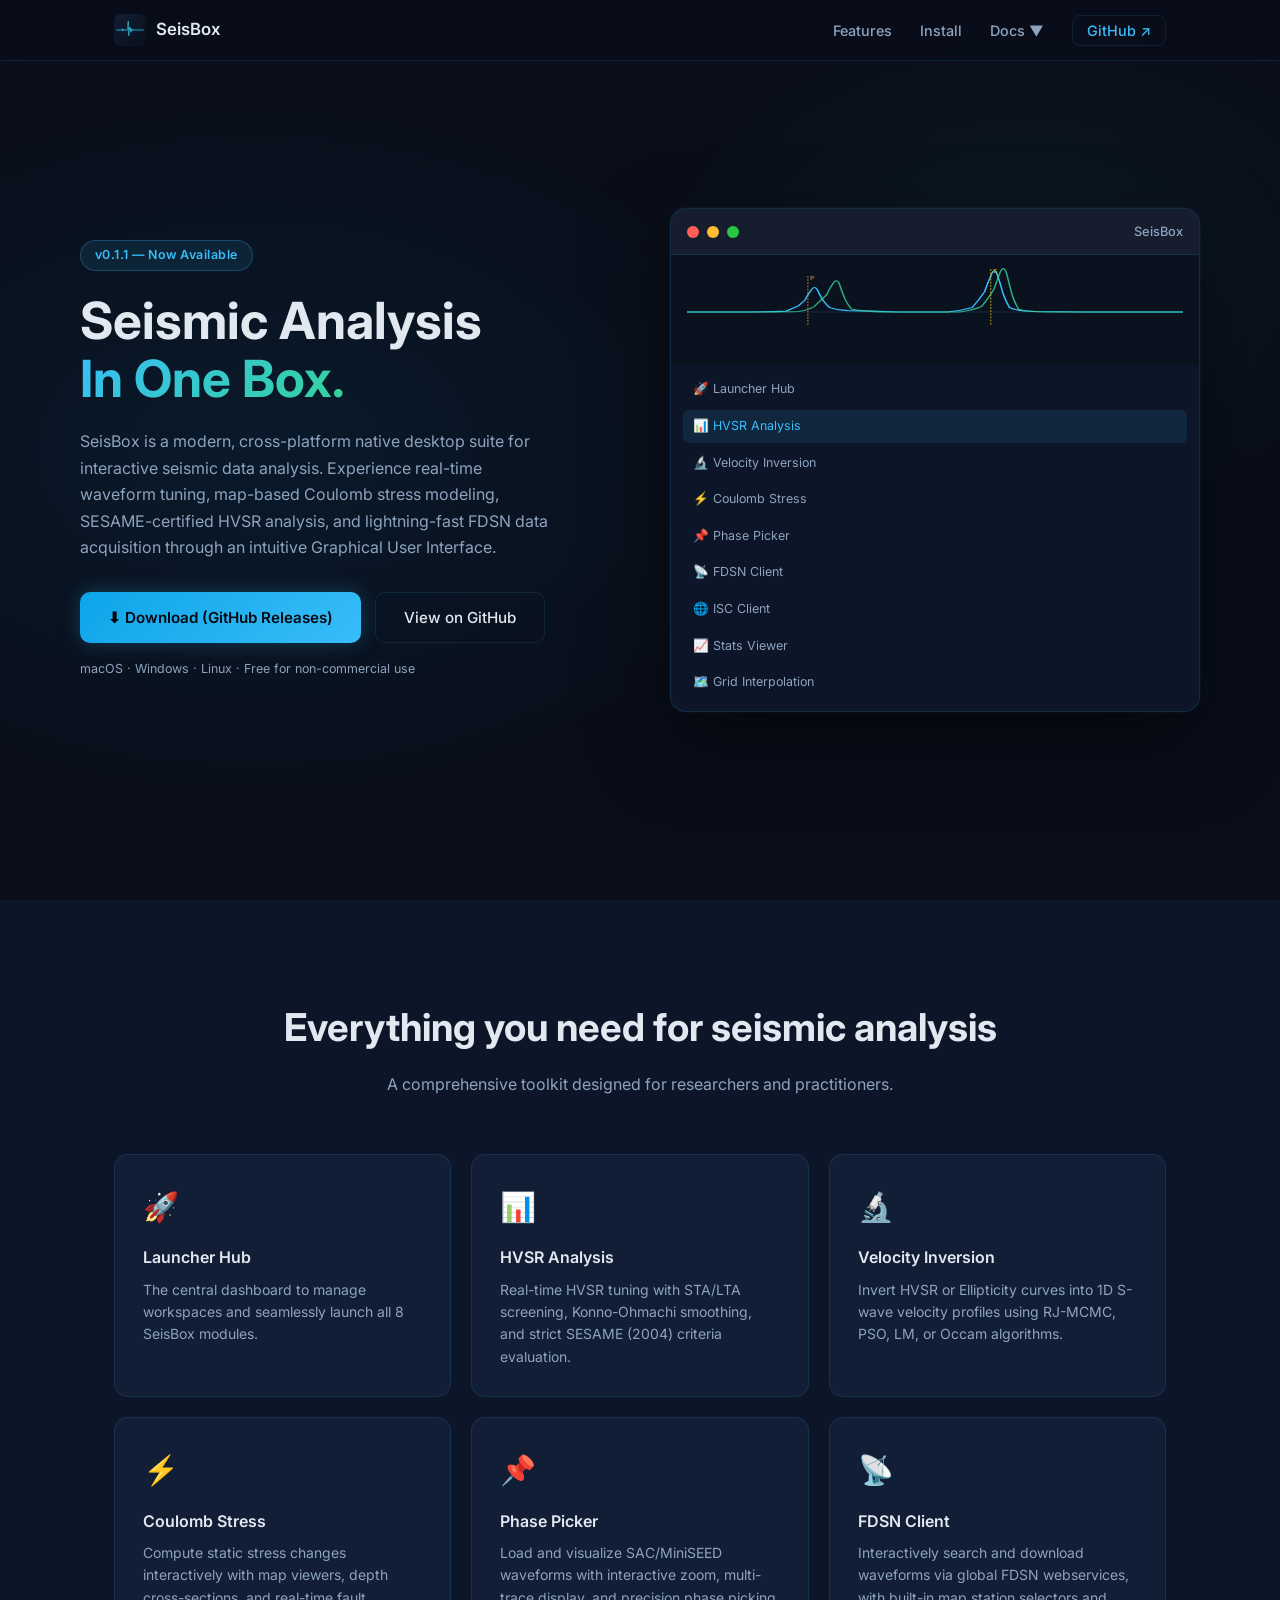
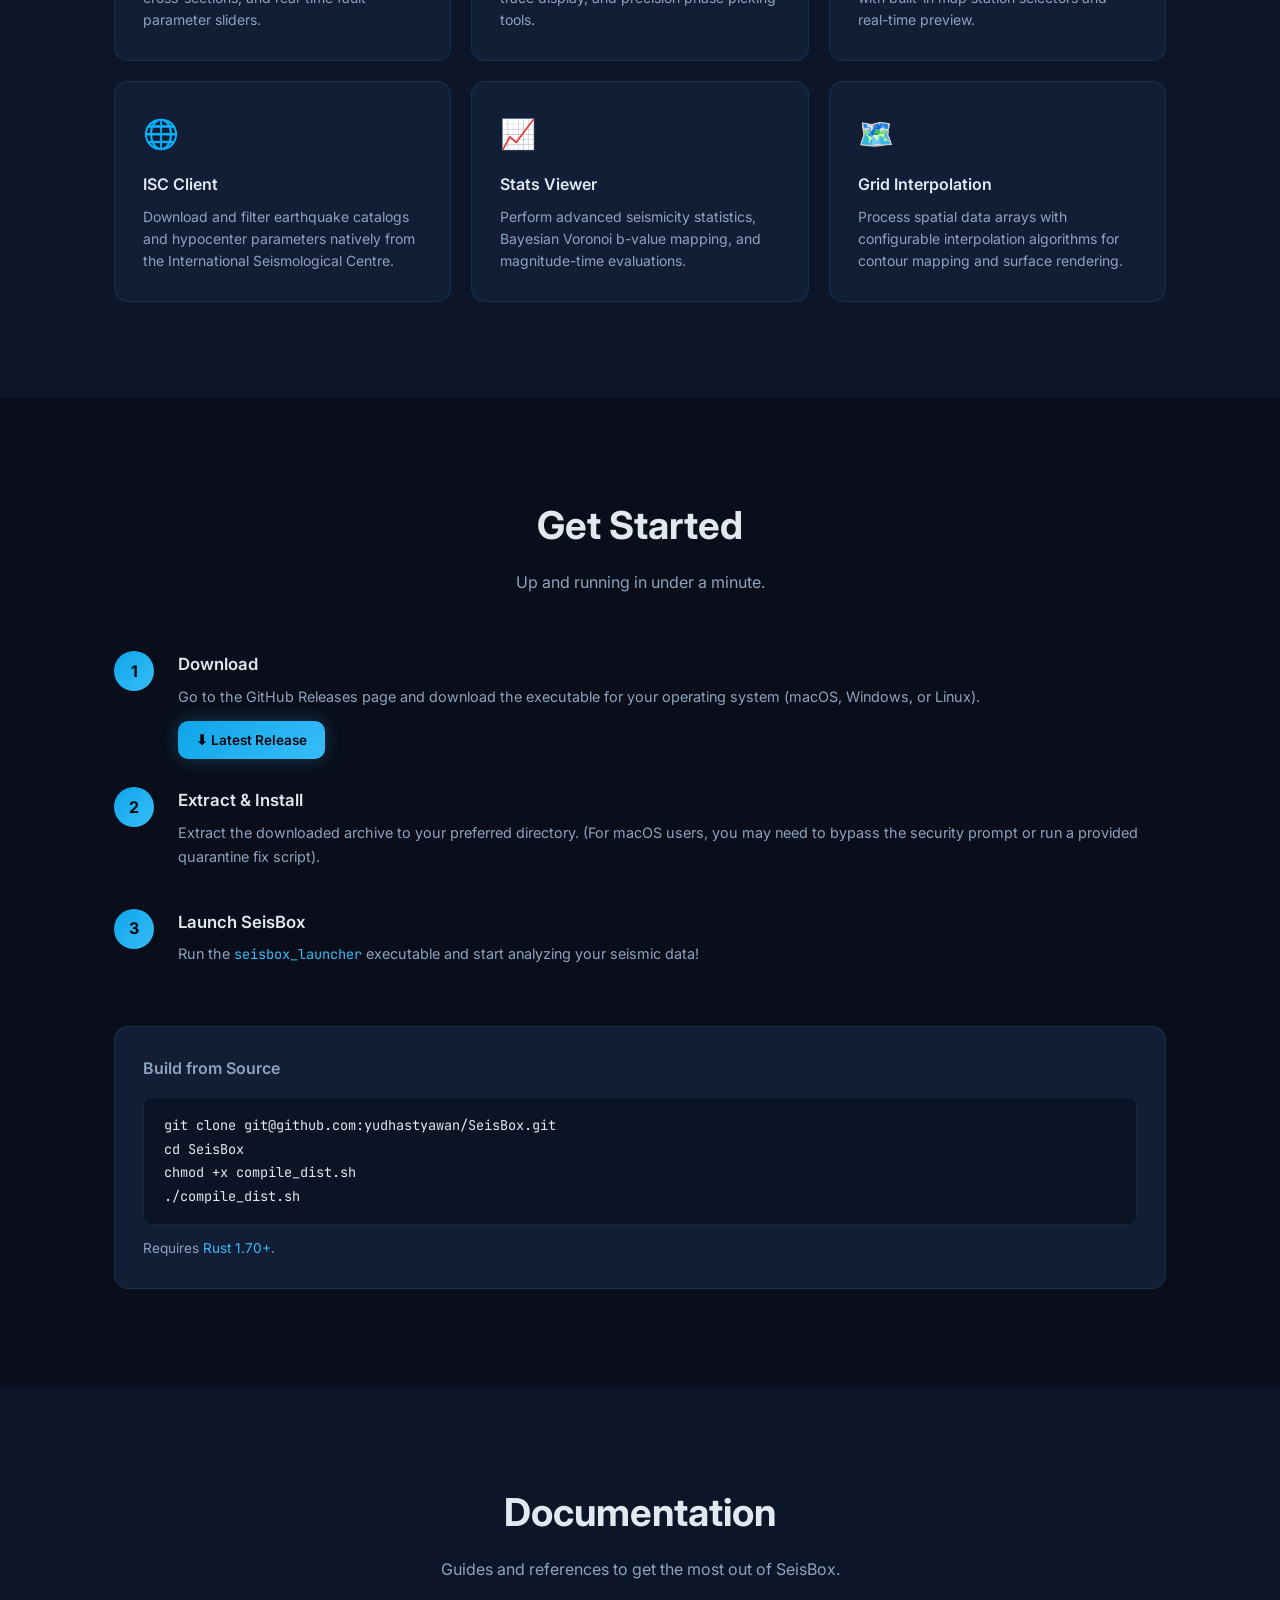
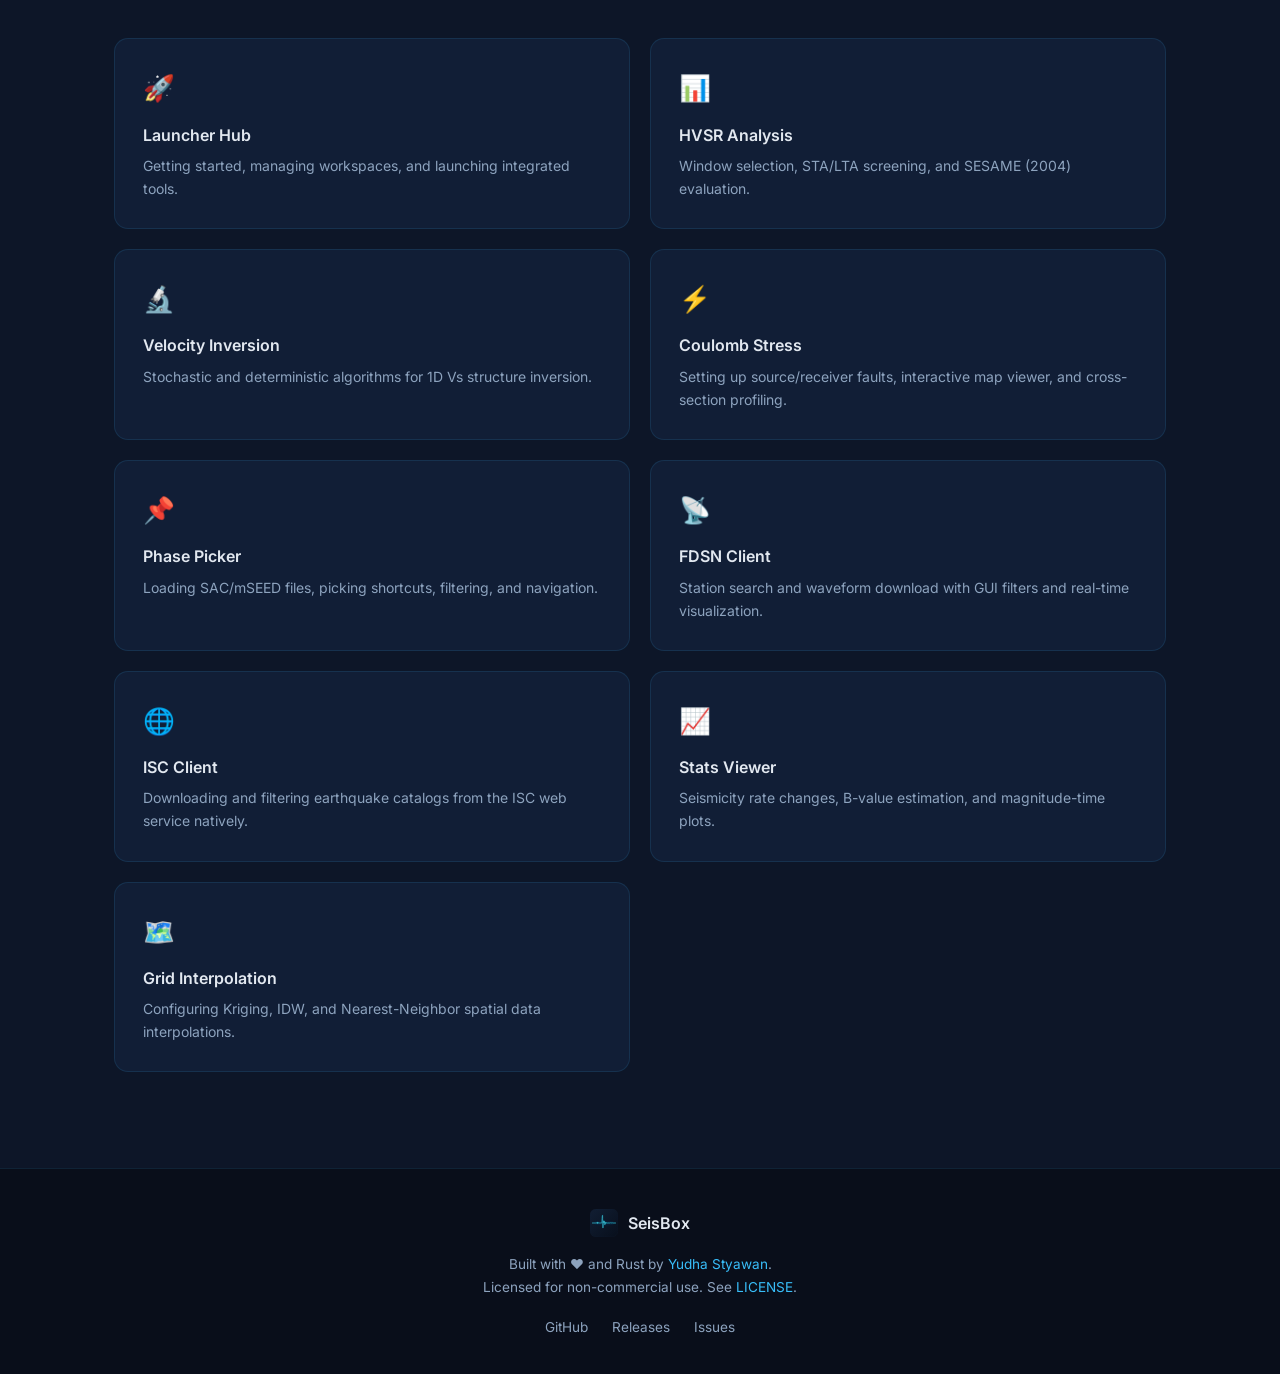
==== commit d047a788: "v0.1.1" ====
--- a/docs/index.html
+++ b/docs/index.html
@@ -46,7 +46,7 @@
   <section id="hero">
     <div class="hero-bg"></div>
     <div class="hero-content">
-      <div class="hero-badge">v0.1.0 — Now Available</div>
+      <div class="hero-badge">v0.1.1 — Now Available</div>
       <h1>Seismic Analysis<br /><span class="gradient-text">In One Box.</span></h1>
       <p class="hero-sub">
         SeisBox is a modern, cross-platform native desktop suite for interactive seismic data analysis.
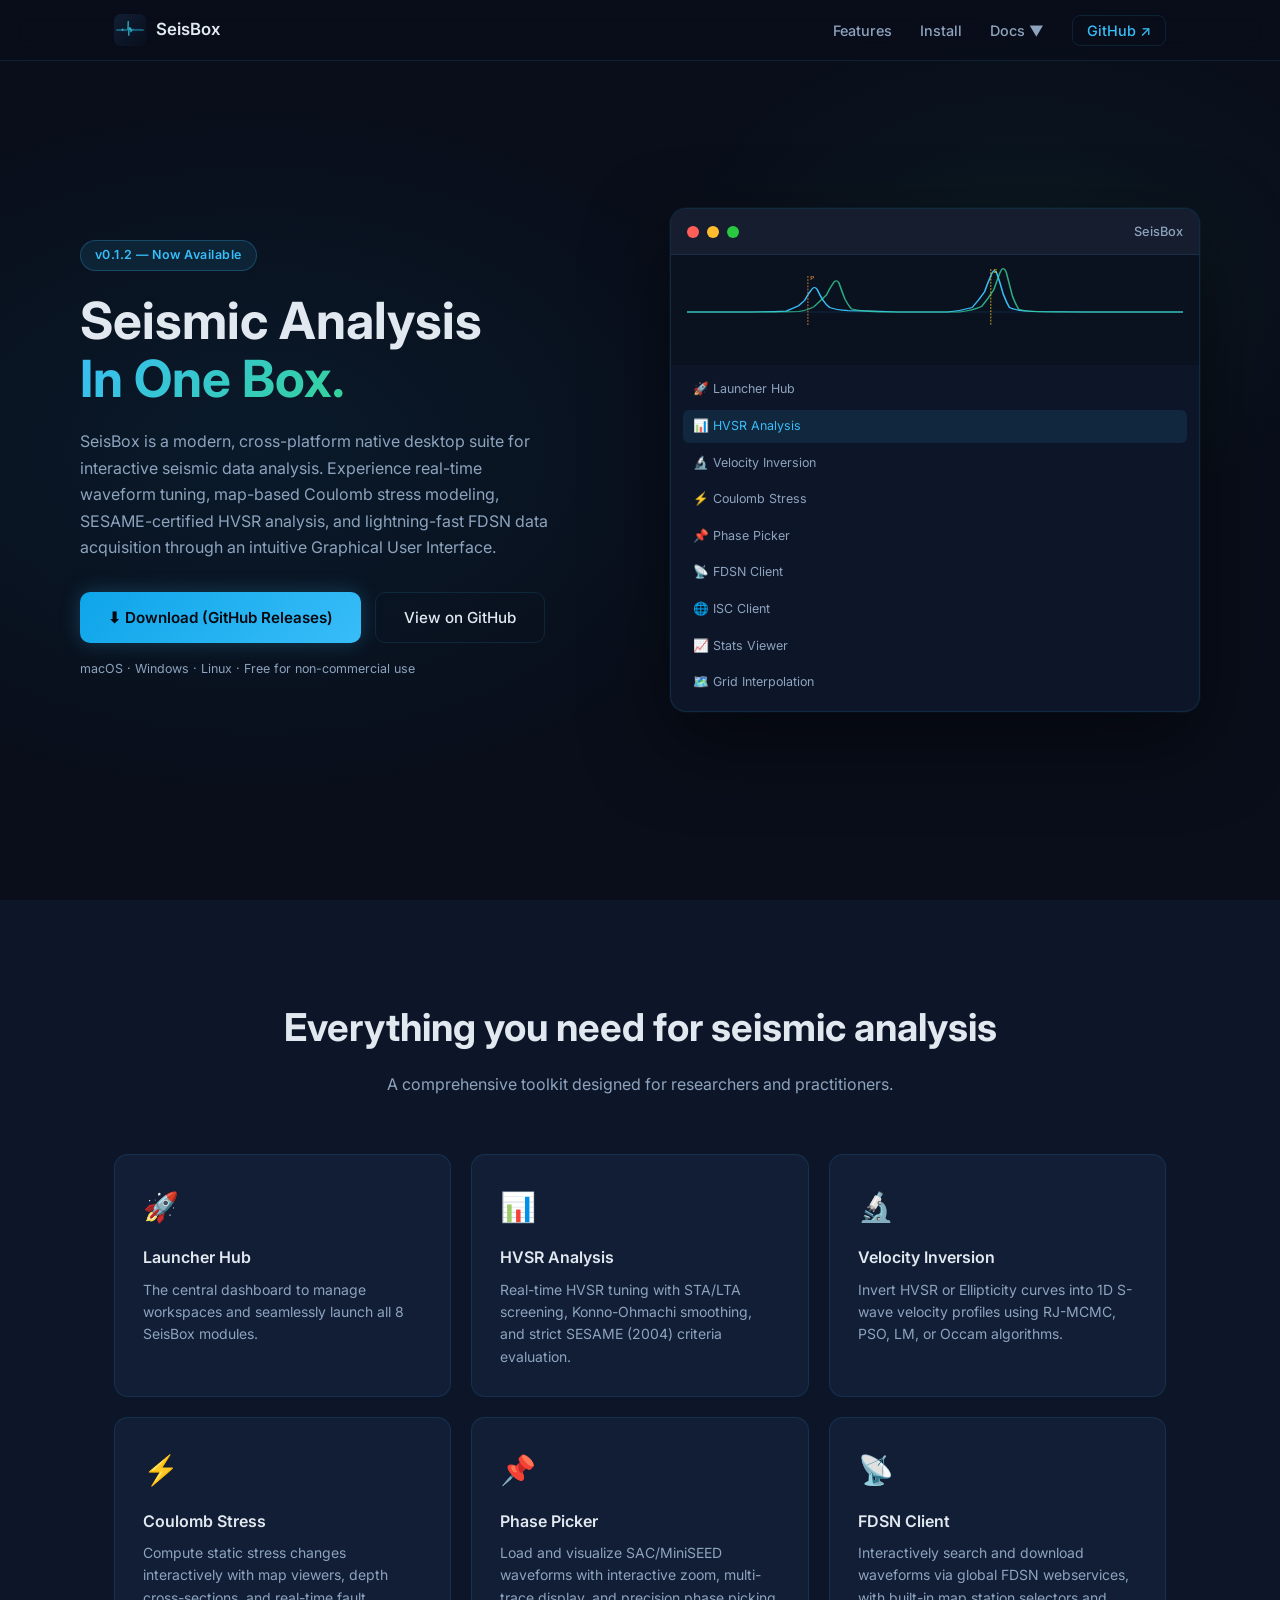
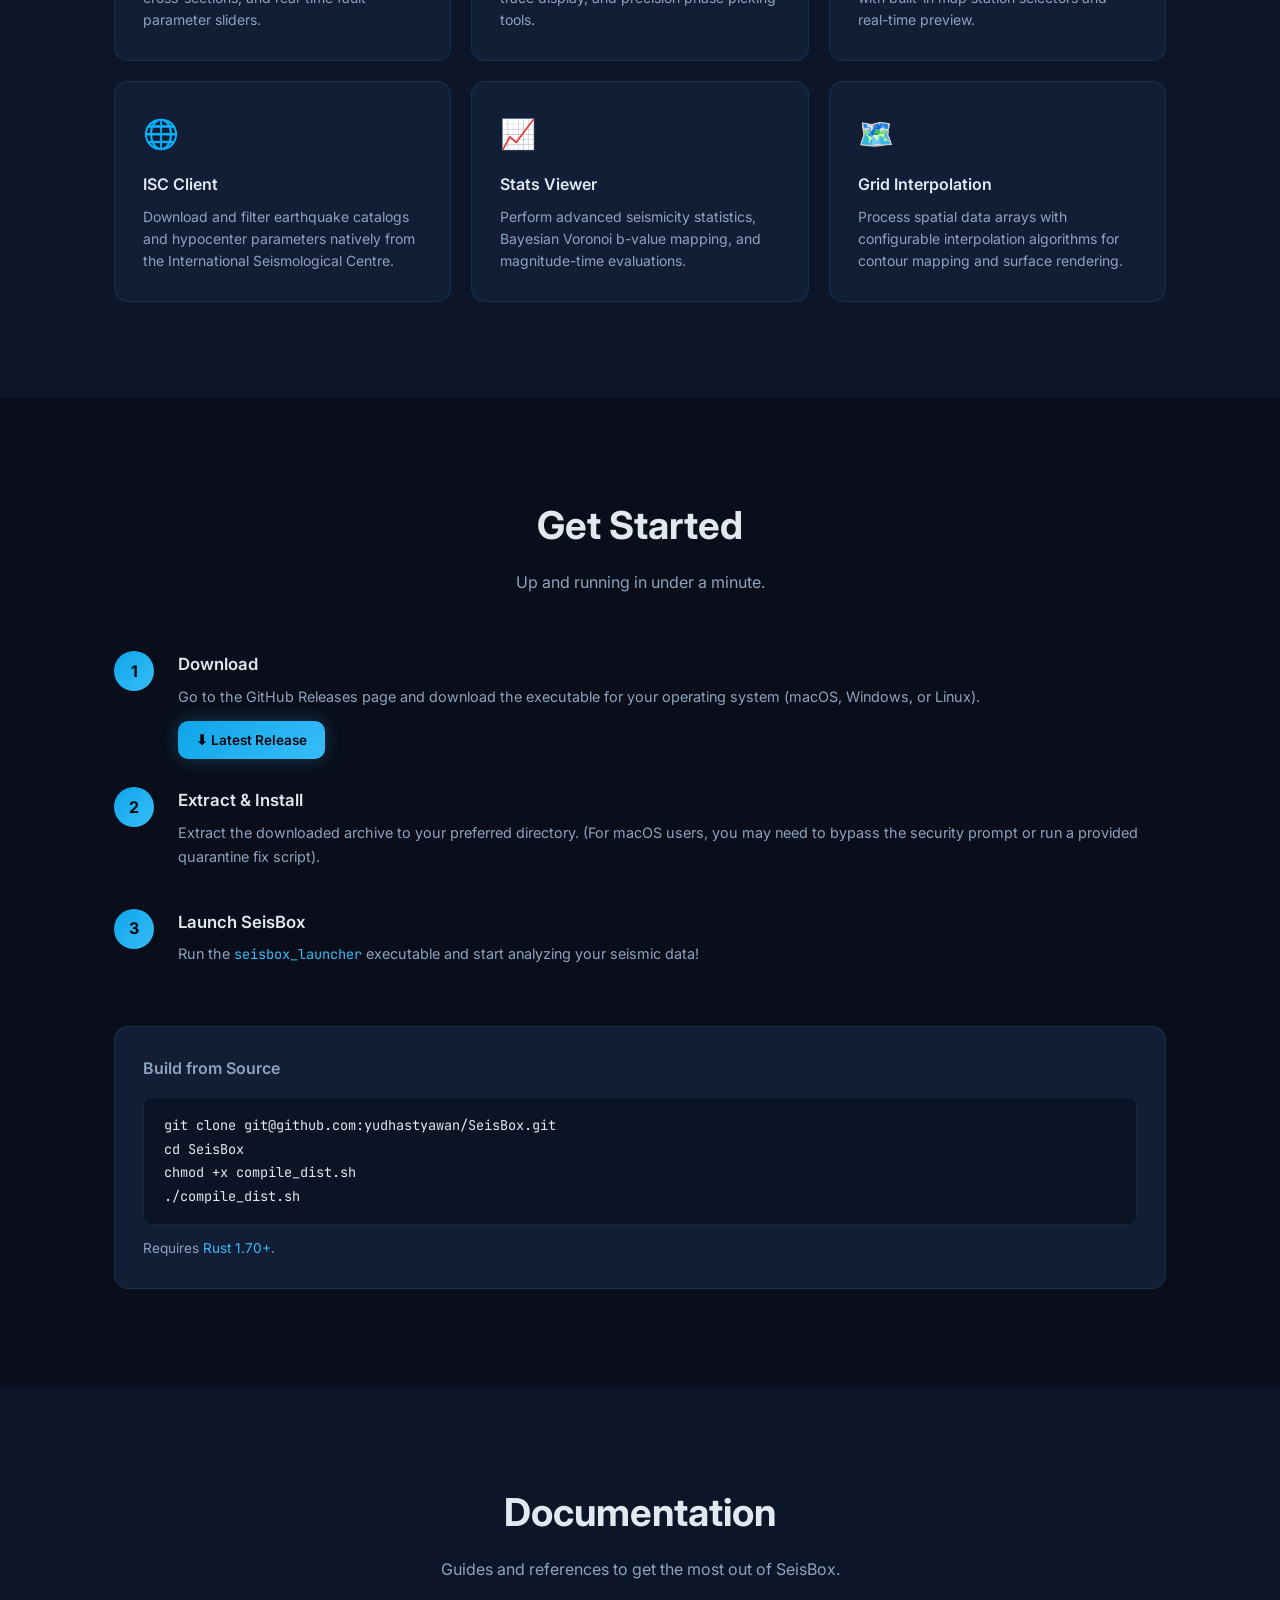
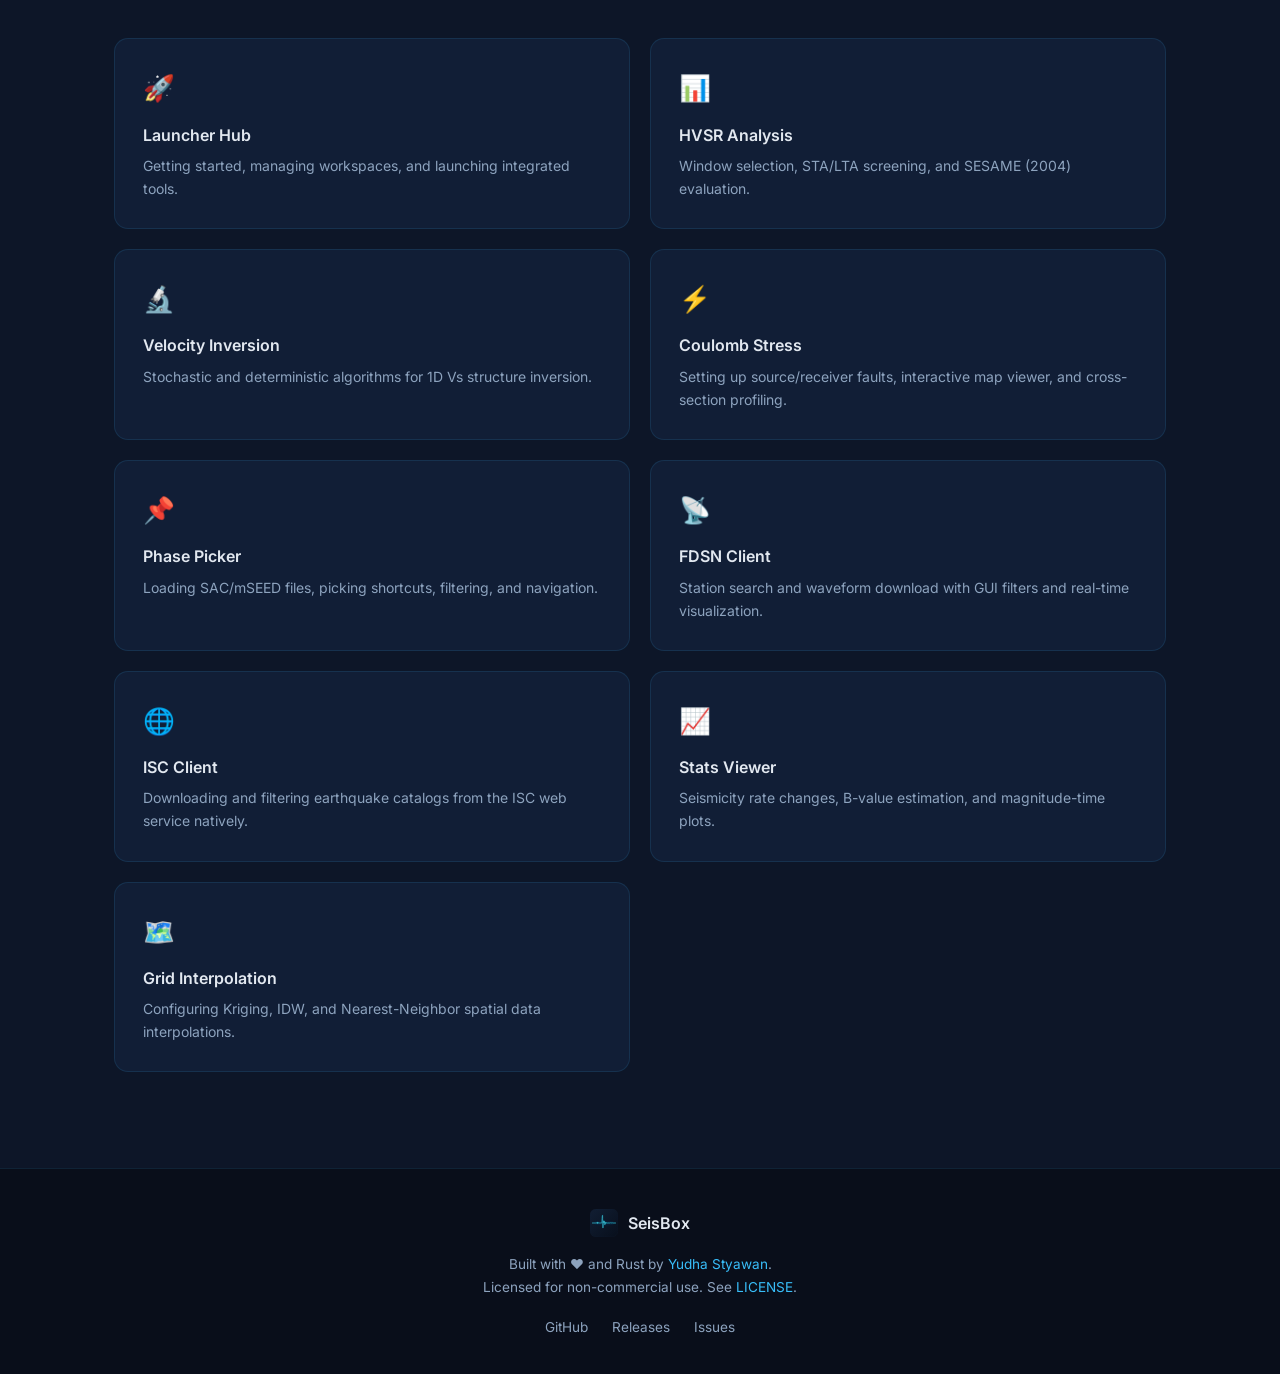
==== commit f98fa1c5: "v0.1.2" ====
--- a/docs/index.html
+++ b/docs/index.html
@@ -46,7 +46,7 @@
   <section id="hero">
     <div class="hero-bg"></div>
     <div class="hero-content">
-      <div class="hero-badge">v0.1.1 — Now Available</div>
+      <div class="hero-badge">v0.1.2 — Now Available</div>
       <h1>Seismic Analysis<br /><span class="gradient-text">In One Box.</span></h1>
       <p class="hero-sub">
         SeisBox is a modern, cross-platform native desktop suite for interactive seismic data analysis.
